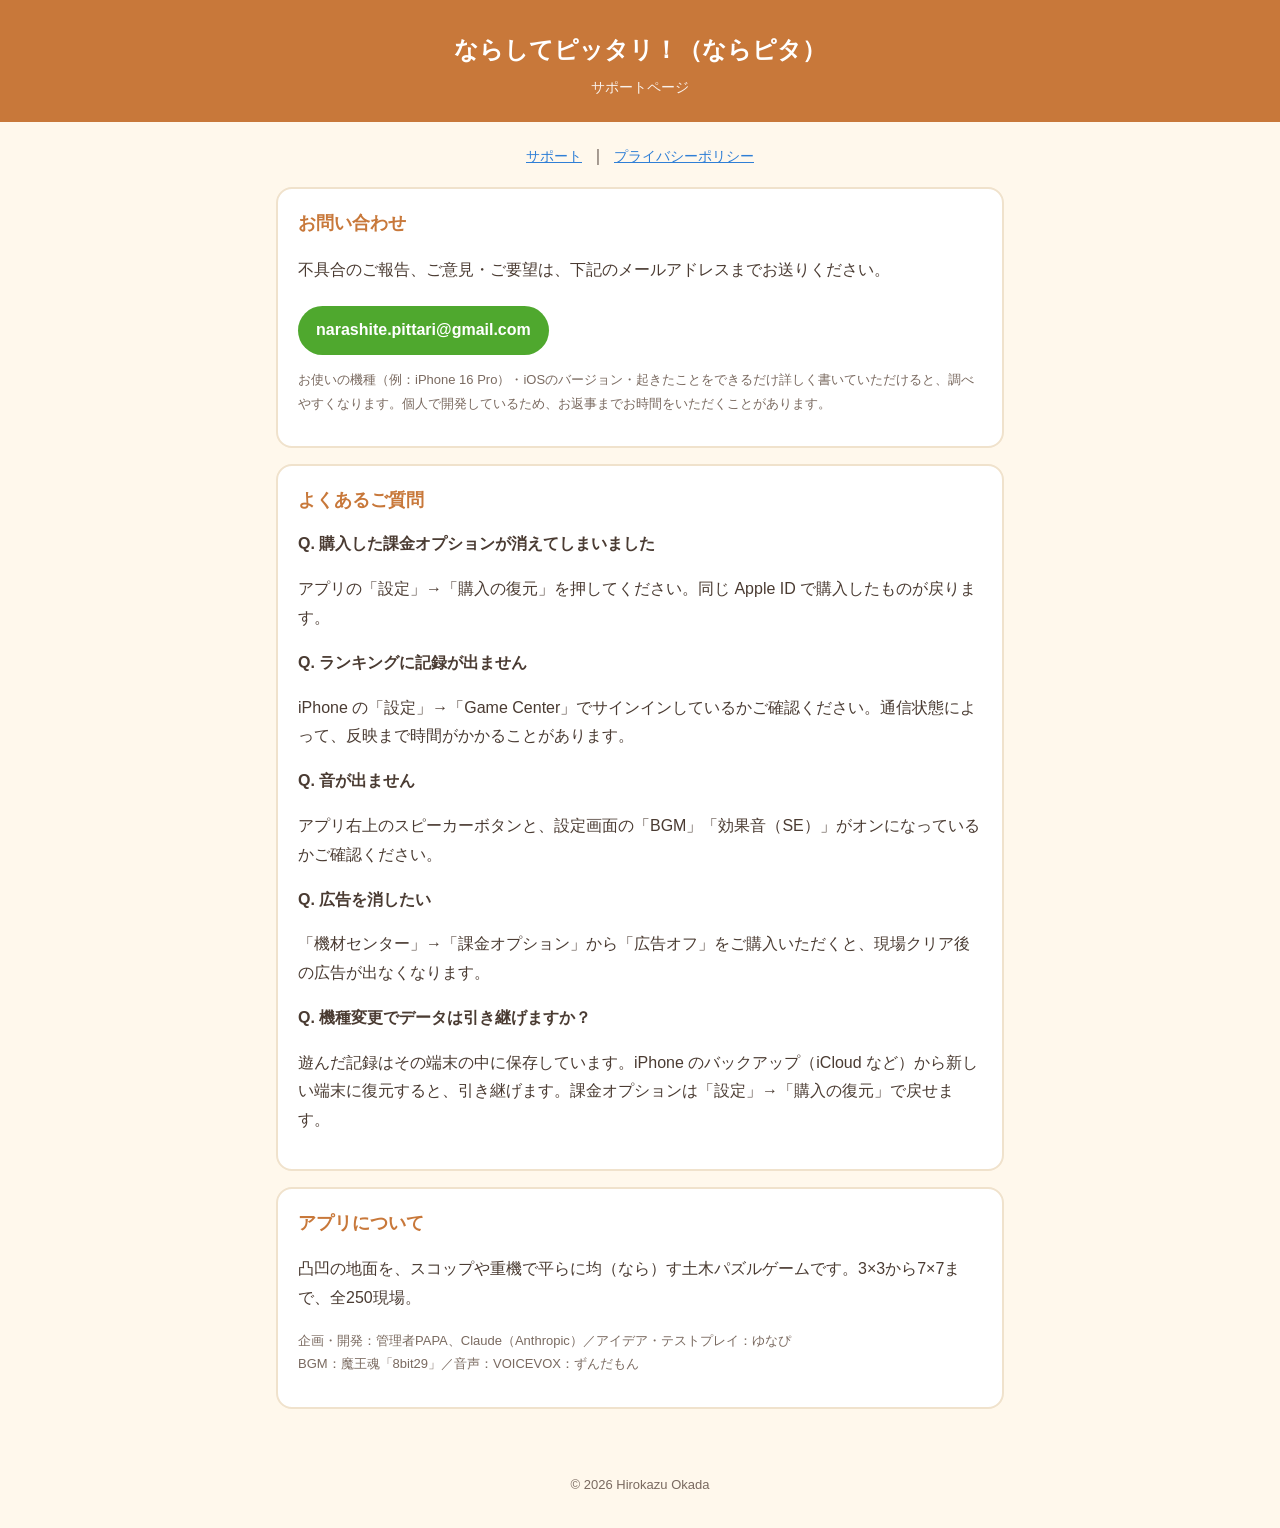
==== index.html @ 22a522e7 "Add files via upload" ====
<!doctype html>
<html lang="ja"><head><meta charset="utf-8"><meta name="viewport" content="width=device-width,initial-scale=1">
<title>ならしてピッタリ！ サポート</title><link rel="stylesheet" href="style.css"></head>
<body>
<header><h1>ならしてピッタリ！（ならピタ）</h1><p>サポートページ</p></header>
<main>
<nav><a href="./">サポート</a>｜<a href="privacy.html">プライバシーポリシー</a></nav>
<section>
<h2>お問い合わせ</h2>
<p>不具合のご報告、ご意見・ご要望は、下記のメールアドレスまでお送りください。</p>
<a class="mail" href="mailto:narashite.pittari@gmail.com">narashite.pittari@gmail.com</a>
<p class="small">お使いの機種（例：iPhone 16 Pro）・iOSのバージョン・起きたことをできるだけ詳しく書いていただけると、調べやすくなります。個人で開発しているため、お返事までお時間をいただくことがあります。</p>
</section>
<section>
<h2>よくあるご質問</h2>
<h3>Q. 購入した課金オプションが消えてしまいました</h3>
<p>アプリの「設定」→「購入の復元」を押してください。同じ Apple ID で購入したものが戻ります。</p>
<h3>Q. ランキングに記録が出ません</h3>
<p>iPhone の「設定」→「Game Center」でサインインしているかご確認ください。通信状態によって、反映まで時間がかかることがあります。</p>
<h3>Q. 音が出ません</h3>
<p>アプリ右上のスピーカーボタンと、設定画面の「BGM」「効果音（SE）」がオンになっているかご確認ください。</p>
<h3>Q. 広告を消したい</h3>
<p>「機材センター」→「課金オプション」から「広告オフ」をご購入いただくと、現場クリア後の広告が出なくなります。</p>
<h3>Q. 機種変更でデータは引き継げますか？</h3>
<p>遊んだ記録はその端末の中に保存しています。iPhone のバックアップ（iCloud など）から新しい端末に復元すると、引き継げます。課金オプションは「設定」→「購入の復元」で戻せます。</p>
</section>
<section>
<h2>アプリについて</h2>
<p>凸凹の地面を、スコップや重機で平らに均（なら）す土木パズルゲームです。3×3から7×7まで、全250現場。</p>
<p class="small">企画・開発：管理者PAPA、Claude（Anthropic）／アイデア・テストプレイ：ゆなぴ<br>BGM：魔王魂「8bit29」／音声：VOICEVOX：ずんだもん</p>
</section>
</main>
<footer>© 2026 Hirokazu Okada</footer>
</body></html>
---- style.css ----
:root{--brown:#C8783A;--green:#4FA82E;--ink:#4A3B32;--sub:#7A6A60;--bg:#FFF8EC;--card:#FFFFFF;--line:#F0E2CC}
*{box-sizing:border-box}
body{margin:0;background:var(--bg);color:var(--ink);font-family:"Hiragino Kaku Gothic ProN","Hiragino Sans","ヒラギノ角ゴ ProN W3","Noto Sans JP","Yu Gothic",sans-serif;line-height:1.8;font-size:16px}
header{background:var(--brown);color:#fff;text-align:center;padding:28px 16px 22px}
header h1{margin:0;font-size:24px;font-weight:700}
header p{margin:4px 0 0;font-size:14px;opacity:.9}
main{max-width:760px;margin:0 auto;padding:20px 16px 48px}
section{background:var(--card);border:2px solid var(--line);border-radius:16px;padding:18px 20px;margin:0 0 16px}
h2{font-size:18px;margin:0 0 8px;color:var(--brown)}
h3{font-size:16px;margin:14px 0 4px}
ul{padding-left:1.3em;margin:6px 0}
a{color:#2F7FD6}
.mail{display:inline-block;background:var(--green);color:#fff;text-decoration:none;font-weight:700;padding:10px 18px;border-radius:999px;margin-top:6px}
.small{font-size:13px;color:var(--sub)}
footer{text-align:center;font-size:13px;color:var(--sub);padding:0 16px 32px}
nav{text-align:center;margin:0 0 16px}
nav a{margin:0 8px;font-size:14px}
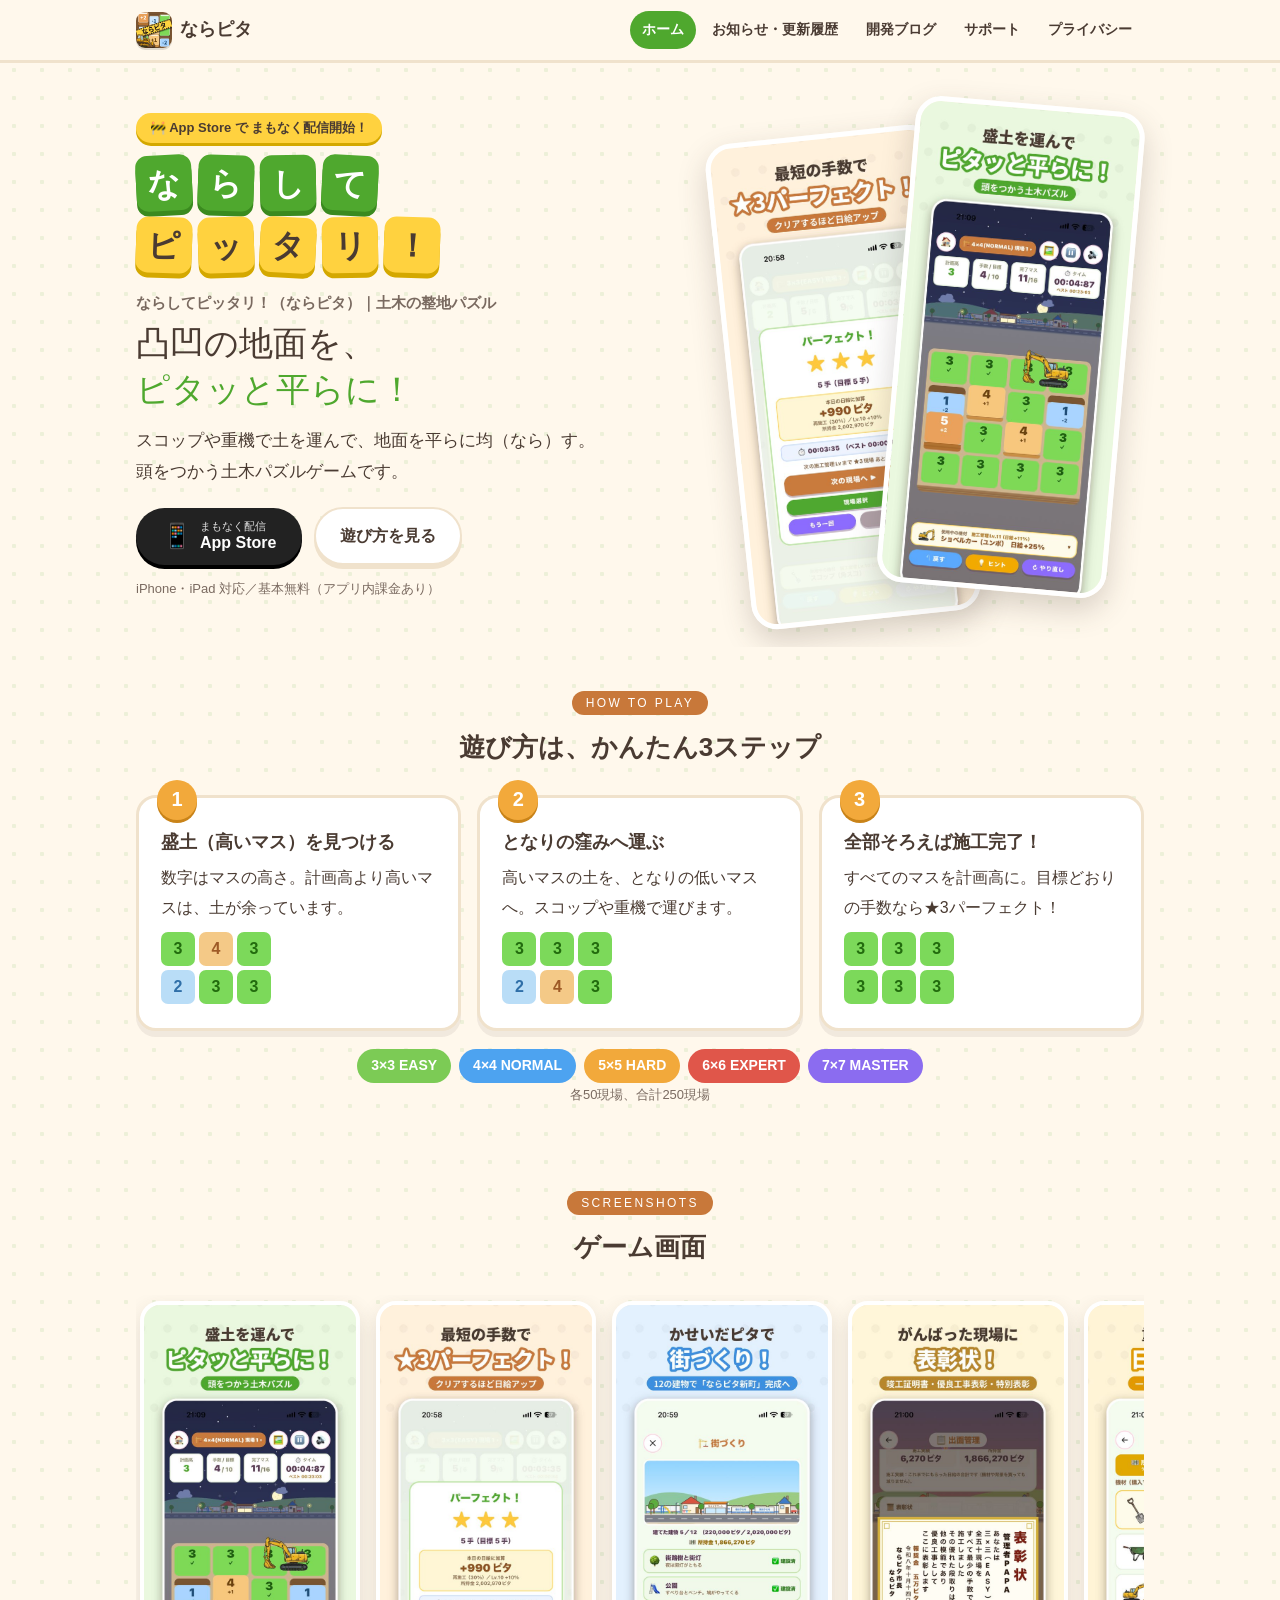
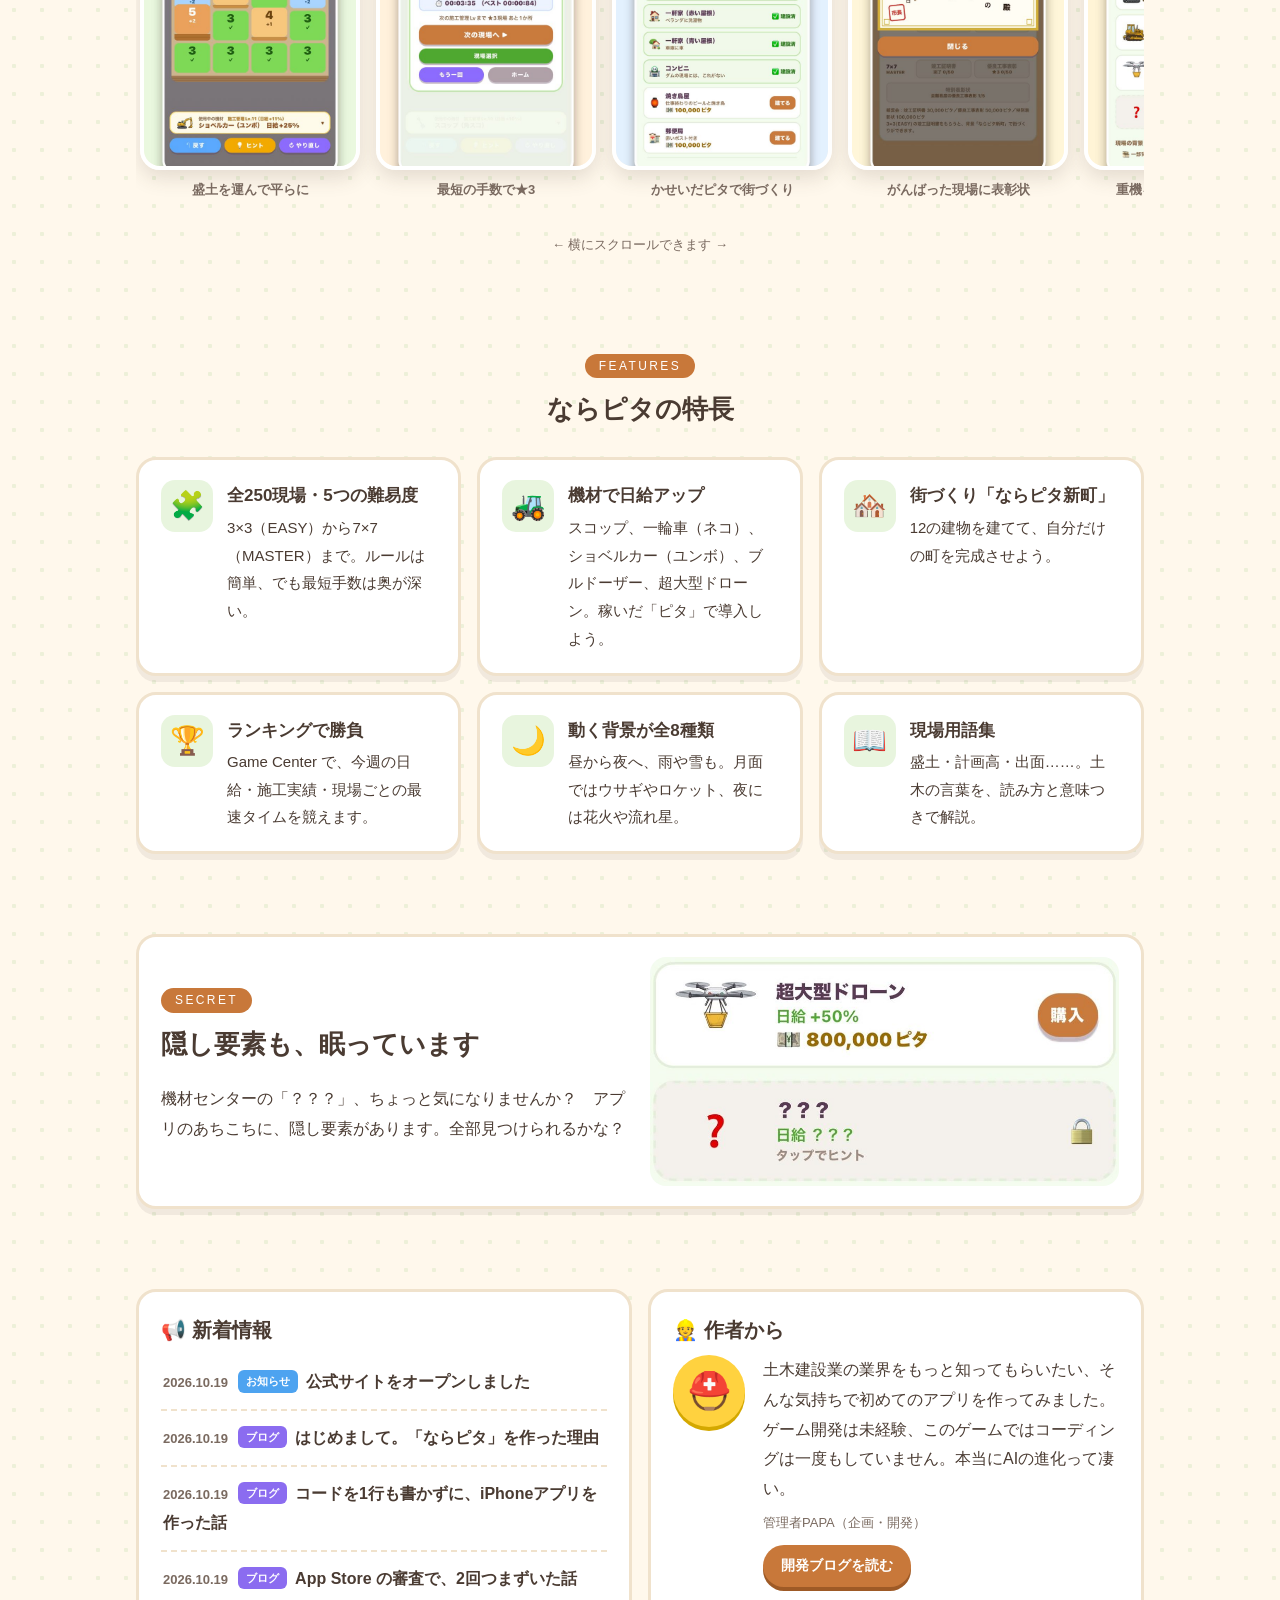
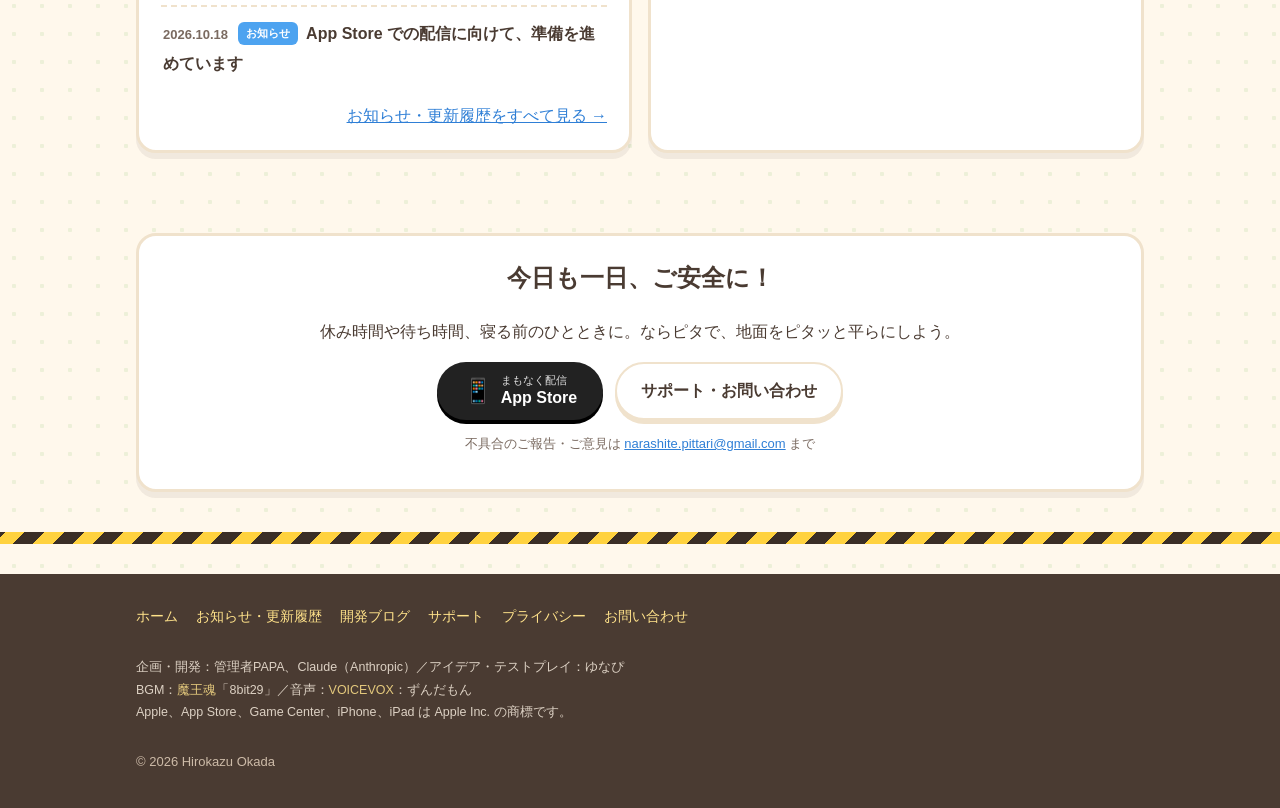
==== commit 925e86a4: "公式サイトをリニューアル（トップ・お知らせ・更新履歴・開発ブログ・サポート）" ====
--- a/index.html
+++ b/index.html
@@ -1,34 +1,151 @@
 <!doctype html>
-<html lang="ja"><head><meta charset="utf-8"><meta name="viewport" content="width=device-width,initial-scale=1">
-<title>ならしてピッタリ！ サポート</title><link rel="stylesheet" href="style.css"></head>
+<html lang="ja">
+<head>
+<meta charset="utf-8">
+<meta name="viewport" content="width=device-width,initial-scale=1">
+<title>ならしてピッタリ！（ならピタ）｜土木の整地パズル 公式サイト</title>
+<meta name="description" content="凸凹の地面を、スコップや重機で平らに均（なら）す土木パズルゲーム「ならしてピッタリ！（ならピタ）」の公式サイト。全250現場、街づくり、ランキング。iPhone・iPad対応。">
+<link rel="canonical" href="https://narapita.github.io/">
+<meta property="og:type" content="website">
+<meta property="og:site_name" content="ならしてピッタリ！（ならピタ）">
+<meta property="og:title" content="ならしてピッタリ！（ならピタ）｜土木の整地パズル 公式サイト">
+<meta property="og:description" content="凸凹の地面を、スコップや重機で平らに均（なら）す土木パズルゲーム「ならしてピッタリ！（ならピタ）」の公式サイト。全250現場、街づくり、ランキング。iPhone・iPad対応。">
+<meta property="og:url" content="https://narapita.github.io/">
+<meta property="og:image" content="https://narapita.github.io/img/ogp.jpg">
+<meta name="twitter:card" content="summary_large_image">
+<meta name="apple-itunes-app" content="app-id=6821931379">
+<meta name="theme-color" content="#4FA82E">
+<link rel="icon" type="image/png" href="img/favicon.png">
+<link rel="apple-touch-icon" href="img/apple-touch-icon.png">
+<link rel="stylesheet" href="style.css">
+</head>
 <body>
-<header><h1>ならしてピッタリ！（ならピタ）</h1><p>サポートページ</p></header>
+<header class="site-header">
+  <div class="wrap">
+    <a class="brand" href="./"><img src="img/favicon.png" alt="" width="36" height="36">ならピタ</a>
+    <nav class="gnav" aria-label="メニュー"><a href="./" aria-current=page>ホーム</a><a href="news.html">お知らせ・更新履歴</a><a href="blog/">開発ブログ</a><a href="support.html">サポート</a><a href="privacy.html">プライバシー</a></nav>
+  </div>
+</header>
 <main>
-<nav><a href="./">サポート</a>｜<a href="privacy.html">プライバシーポリシー</a></nav>
-<section>
-<h2>お問い合わせ</h2>
-<p>不具合のご報告、ご意見・ご要望は、下記のメールアドレスまでお送りください。</p>
-<a class="mail" href="mailto:narashite.pittari@gmail.com">narashite.pittari@gmail.com</a>
-<p class="small">お使いの機種（例：iPhone 16 Pro）・iOSのバージョン・起きたことをできるだけ詳しく書いていただけると、調べやすくなります。個人で開発しているため、お返事までお時間をいただくことがあります。</p>
+
+<section class="hero">
+  <div class="wrap">
+    <div>
+      <span class="status-pill">🚧 App Store で まもなく配信開始！</span><br>
+      <div class="logo-tiles" aria-label="ならしてピッタリ！">
+        <div class="row"><span class="tile " style="--r:-3deg">な</span><span class="tile " style="--r:2deg">ら</span><span class="tile " style="--r:-1deg">し</span><span class="tile " style="--r:3deg">て</span></div>
+        <div class="row"><span class="tile y" style="--r:2deg">ピ</span><span class="tile y" style="--r:-2deg">ッ</span><span class="tile y" style="--r:3deg">タ</span><span class="tile y" style="--r:-1deg">リ</span><span class="tile y" style="--r:2deg">！</span></div>
+      </div>
+      <h1>ならしてピッタリ！（ならピタ）｜土木の整地パズル</h1>
+      <p class="catch">凸凹の地面を、<br><em>ピタッと平らに！</em></p>
+      <p class="lead">スコップや重機で土を運んで、地面を平らに均（なら）す。<br>頭をつかう土木パズルゲームです。</p>
+      <div class="cta">
+        <a class="btn store" href="https://apps.apple.com/jp/app/id6821931379" target="_blank" rel="noopener"><span style="font-size:24px">📱</span><span><small>まもなく配信</small>App Store</span></a>
+        <a class="btn white" href="#howto">遊び方を見る</a>
+      </div>
+      <p class="small" style="margin-top:12px">iPhone・iPad 対応／基本無料（アプリ内課金あり）</p>
+    </div>
+    <div class="hero-phones" aria-hidden="true">
+      <img src="img/ss2.jpg" alt="" width="600" height="1304">
+      <img src="img/ss1.jpg" alt="" width="600" height="1304">
+    </div>
+  </div>
 </section>
-<section>
-<h2>よくあるご質問</h2>
-<h3>Q. 購入した課金オプションが消えてしまいました</h3>
-<p>アプリの「設定」→「購入の復元」を押してください。同じ Apple ID で購入したものが戻ります。</p>
-<h3>Q. ランキングに記録が出ません</h3>
-<p>iPhone の「設定」→「Game Center」でサインインしているかご確認ください。通信状態によって、反映まで時間がかかることがあります。</p>
-<h3>Q. 音が出ません</h3>
-<p>アプリ右上のスピーカーボタンと、設定画面の「BGM」「効果音（SE）」がオンになっているかご確認ください。</p>
-<h3>Q. 広告を消したい</h3>
-<p>「機材センター」→「課金オプション」から「広告オフ」をご購入いただくと、現場クリア後の広告が出なくなります。</p>
-<h3>Q. 機種変更でデータは引き継げますか？</h3>
-<p>遊んだ記録はその端末の中に保存しています。iPhone のバックアップ（iCloud など）から新しい端末に復元すると、引き継げます。課金オプションは「設定」→「購入の復元」で戻せます。</p>
+
+<section class="section howto" id="howto">
+  <div class="wrap">
+    <div class="sec-title"><span class="en">HOW TO PLAY</span><h2>遊び方は、かんたん3ステップ</h2></div>
+    <div class="grid c3">
+      <div class="card step"><span class="num">1</span>
+        <h3>盛土（高いマス）を見つける</h3>
+        <p>数字はマスの高さ。計画高より高いマスは、土が余っています。</p>
+        <div class="mini-board" aria-hidden="true"><span class="mb-ok">3</span><span class="mb-h">4</span><span class="mb-ok">3</span><span class="mb-l">2</span><span class="mb-ok">3</span><span class="mb-ok">3</span></div>
+      </div>
+      <div class="card step"><span class="num">2</span>
+        <h3>となりの窪みへ運ぶ</h3>
+        <p>高いマスの土を、となりの低いマスへ。スコップや重機で運びます。</p>
+        <div class="mini-board" aria-hidden="true"><span class="mb-ok">3</span><span class="mb-ok">3</span><span class="mb-ok">3</span><span class="mb-l">2</span><span class="mb-h">4</span><span class="mb-ok">3</span></div>
+      </div>
+      <div class="card step"><span class="num">3</span>
+        <h3>全部そろえば施工完了！</h3>
+        <p>すべてのマスを計画高に。目標どおりの手数なら★3パーフェクト！</p>
+        <div class="mini-board" aria-hidden="true"><span class="mb-ok">3</span><span class="mb-ok">3</span><span class="mb-ok">3</span><span class="mb-ok">3</span><span class="mb-ok">3</span><span class="mb-ok">3</span></div>
+      </div>
+    </div>
+    <div class="levels"><span style="background:#7CCB55">3×3 EASY</span><span style="background:#4DA3F0">4×4 NORMAL</span><span style="background:#F2A93B">5×5 HARD</span><span style="background:#E0564A">6×6 EXPERT</span><span style="background:#8B6CF0">7×7 MASTER</span></div>
+    <p class="center small">各50現場、合計250現場</p>
+  </div>
 </section>
-<section>
-<h2>アプリについて</h2>
-<p>凸凹の地面を、スコップや重機で平らに均（なら）す土木パズルゲームです。3×3から7×7まで、全250現場。</p>
-<p class="small">企画・開発：管理者PAPA、Claude（Anthropic）／アイデア・テストプレイ：ゆなぴ<br>BGM：魔王魂「8bit29」／音声：VOICEVOX：ずんだもん</p>
+
+<section class="section" id="screens">
+  <div class="wrap">
+    <div class="sec-title"><span class="en">SCREENSHOTS</span><h2>ゲーム画面</h2></div>
+    <div class="shots"><figure><img src="img/ss1.jpg" alt="盛土を運んで平らに" width="600" height="1304" loading="lazy"><figcaption>盛土を運んで平らに</figcaption></figure><figure><img src="img/ss2.jpg" alt="最短の手数で★3" width="600" height="1304" loading="lazy"><figcaption>最短の手数で★3</figcaption></figure><figure><img src="img/ss3.jpg" alt="かせいだピタで街づくり" width="600" height="1304" loading="lazy"><figcaption>かせいだピタで街づくり</figcaption></figure><figure><img src="img/ss4.jpg" alt="がんばった現場に表彰状" width="600" height="1304" loading="lazy"><figcaption>がんばった現場に表彰状</figcaption></figure><figure><img src="img/ss5.jpg" alt="重機をそろえて日給アップ" width="600" height="1304" loading="lazy"><figcaption>重機をそろえて日給アップ</figcaption></figure><figure><img src="img/ss6.jpg" alt="全250現場" width="600" height="1304" loading="lazy"><figcaption>全250現場</figcaption></figure></div>
+    <p class="center small">← 横にスクロールできます →</p>
+  </div>
 </section>
+
+<section class="section" id="features">
+  <div class="wrap">
+    <div class="sec-title"><span class="en">FEATURES</span><h2>ならピタの特長</h2></div>
+    <div class="grid c3"><div class="card feature"><div class="ico" aria-hidden="true">🧩</div><div><h3>全250現場・5つの難易度</h3><p>3×3（EASY）から7×7（MASTER）まで。ルールは簡単、でも最短手数は奥が深い。</p></div></div><div class="card feature"><div class="ico" aria-hidden="true">🚜</div><div><h3>機材で日給アップ</h3><p>スコップ、一輪車（ネコ）、ショベルカー（ユンボ）、ブルドーザー、超大型ドローン。稼いだ「ピタ」で導入しよう。</p></div></div><div class="card feature"><div class="ico" aria-hidden="true">🏘️</div><div><h3>街づくり「ならピタ新町」</h3><p>12の建物を建てて、自分だけの町を完成させよう。</p></div></div><div class="card feature"><div class="ico" aria-hidden="true">🏆</div><div><h3>ランキングで勝負</h3><p>Game Center で、今週の日給・施工実績・現場ごとの最速タイムを競えます。</p></div></div><div class="card feature"><div class="ico" aria-hidden="true">🌙</div><div><h3>動く背景が全8種類</h3><p>昼から夜へ、雨や雪も。月面ではウサギやロケット、夜には花火や流れ星。</p></div></div><div class="card feature"><div class="ico" aria-hidden="true">📖</div><div><h3>現場用語集</h3><p>盛土・計画高・出面……。土木の言葉を、読み方と意味つきで解説。</p></div></div></div>
+  </div>
+</section>
+
+<section class="section">
+  <div class="wrap">
+    <div class="card secret">
+      <div>
+        <div class="sec-title" style="text-align:left;margin-bottom:8px"><span class="en">SECRET</span><h2>隠し要素も、眠っています</h2></div>
+        <p>機材センターの「？？？」、ちょっと気になりませんか？　アプリのあちこちに、隠し要素があります。全部見つけられるかな？</p>
+      </div>
+      <img src="img/secret_r.jpg" alt="機材センターの「？？？」" width="900" height="440" loading="lazy" style="border-radius:16px">
+    </div>
+  </div>
+</section>
+
+<section class="section" id="news">
+  <div class="wrap grid c2">
+    <div class="card">
+      <h2 style="margin:0 0 6px;font-size:20px">📢 新着情報</h2>
+      <ul class="list"><li><time datetime="2026-10-19">2026.10.19</time><span class="tag news">お知らせ</span><a href="news.html#n2">公式サイトをオープンしました</a></li><li><time datetime="2026-10-19">2026.10.19</time><span class="tag blog">ブログ</span><a href="blog/why-narapita.html">はじめまして。「ならピタ」を作った理由</a></li><li><time datetime="2026-10-19">2026.10.19</time><span class="tag blog">ブログ</span><a href="blog/no-code-app.html">コードを1行も書かずに、iPhoneアプリを作った話</a></li><li><time datetime="2026-10-19">2026.10.19</time><span class="tag blog">ブログ</span><a href="blog/app-review.html">App Store の審査で、2回つまずいた話</a></li><li><time datetime="2026-10-18">2026.10.18</time><span class="tag news">お知らせ</span><a href="news.html#n1">App Store での配信に向けて、準備を進めています</a></li></ul>
+      <p style="margin:10px 0 0;text-align:right"><a href="news.html">お知らせ・更新履歴をすべて見る →</a></p>
+    </div>
+    <div class="card">
+      <h2 style="margin:0 0 6px;font-size:20px">👷 作者から</h2>
+      <div class="author">
+        <div class="avatar" aria-hidden="true">⛑️</div>
+        <div>
+          <p style="margin:0 0 8px">土木建設業の業界をもっと知ってもらいたい、そんな気持ちで初めてのアプリを作ってみました。ゲーム開発は未経験、このゲームではコーディングは一度もしていません。本当にAIの進化って凄い。</p>
+          <p class="small" style="margin:0 0 10px">管理者PAPA（企画・開発）</p>
+          <a class="btn brown" href="blog/" style="padding:8px 18px;font-size:14px">開発ブログを読む</a>
+        </div>
+      </div>
+    </div>
+  </div>
+</section>
+
+<section class="section">
+  <div class="wrap center">
+    <div class="card">
+      <h2 style="margin:0 0 6px">今日も一日、ご安全に！</h2>
+      <p>休み時間や待ち時間、寝る前のひとときに。ならピタで、地面をピタッと平らにしよう。</p>
+      <div class="cta" style="display:flex;justify-content:center;flex-wrap:wrap;gap:12px"><a class="btn store" href="https://apps.apple.com/jp/app/id6821931379" target="_blank" rel="noopener"><span style="font-size:24px">📱</span><span><small>まもなく配信</small>App Store</span></a><a class="btn white" href="support.html">サポート・お問い合わせ</a></div>
+      <p class="small" style="margin-top:12px">不具合のご報告・ご意見は <a href="mailto:narashite.pittari@gmail.com">narashite.pittari@gmail.com</a> まで</p>
+    </div>
+  </div>
+</section>
+
 </main>
-<footer>© 2026 Hirokazu Okada</footer>
-</body></html>
+<div class="hazard" aria-hidden="true"></div>
+<footer class="site-footer">
+  <div class="wrap">
+    <nav class="fnav"><a href="./" aria-current=page>ホーム</a><a href="news.html">お知らせ・更新履歴</a><a href="blog/">開発ブログ</a><a href="support.html">サポート</a><a href="privacy.html">プライバシー</a><a href="mailto:narashite.pittari@gmail.com">お問い合わせ</a></nav>
+    <p class="credit">企画・開発：管理者PAPA、Claude（Anthropic）／アイデア・テストプレイ：ゆなぴ<br>
+    BGM：<a href="https://maou.audio/" target="_blank" rel="noopener">魔王魂</a>「8bit29」／音声：<a href="https://voicevox.hiroshiba.jp/" target="_blank" rel="noopener">VOICEVOX</a>：ずんだもん<br>
+    Apple、App Store、Game Center、iPhone、iPad は Apple Inc. の商標です。</p>
+    <p class="small" style="color:#CDBBA8;margin:0">© 2026 Hirokazu Okada</p>
+  </div>
+</footer>
+</body>
+</html>
--- a/style.css
+++ b/style.css
@@ -1,17 +1,178 @@
-:root{--brown:#C8783A;--green:#4FA82E;--ink:#4A3B32;--sub:#7A6A60;--bg:#FFF8EC;--card:#FFFFFF;--line:#F0E2CC}
+/* ならピタ 公式サイト 共通スタイル */
+:root{
+  --green:#4FA82E; --green-d:#3A8A1F; --green-l:#E8F5DE;
+  --brown:#C8783A; --brown-d:#9E5A26;
+  --yellow:#FFD23F; --orange:#F2A93B; --sky:#8FD3FF; --purple:#8B6CF0; --blue:#4DA3F0;
+  --ink:#4A3B32; --sub:#7A6A60; --bg:#FFF8EC; --card:#FFFFFF; --line:#F0E2CC;
+  --radius:20px; --shadow:0 6px 0 rgba(74,59,50,.08);
+  color-scheme:light;
+}
 *{box-sizing:border-box}
-body{margin:0;background:var(--bg);color:var(--ink);font-family:"Hiragino Kaku Gothic ProN","Hiragino Sans","ヒラギノ角ゴ ProN W3","Noto Sans JP","Yu Gothic",sans-serif;line-height:1.8;font-size:16px}
-header{background:var(--brown);color:#fff;text-align:center;padding:28px 16px 22px}
-header h1{margin:0;font-size:24px;font-weight:700}
-header p{margin:4px 0 0;font-size:14px;opacity:.9}
-main{max-width:760px;margin:0 auto;padding:20px 16px 48px}
-section{background:var(--card);border:2px solid var(--line);border-radius:16px;padding:18px 20px;margin:0 0 16px}
-h2{font-size:18px;margin:0 0 8px;color:var(--brown)}
-h3{font-size:16px;margin:14px 0 4px}
-ul{padding-left:1.3em;margin:6px 0}
+html{scroll-behavior:smooth}
+body{margin:0;background:var(--bg);color:var(--ink);
+  font-family:"Hiragino Kaku Gothic ProN","ヒラギノ角ゴ ProN W3","Hiragino Sans","Noto Sans JP","Yu Gothic UI","Yu Gothic",sans-serif;
+  line-height:1.85;font-size:16px;-webkit-text-size-adjust:100%;
+  background-image:radial-gradient(rgba(79,168,46,.10) 2px,transparent 2.5px);background-size:28px 28px}
+b,strong,h1,h2,h3,.btn,.brand{font-weight:700}
+img{max-width:100%;height:auto;display:block}
 a{color:#2F7FD6}
-.mail{display:inline-block;background:var(--green);color:#fff;text-decoration:none;font-weight:700;padding:10px 18px;border-radius:999px;margin-top:6px}
+.wrap{max-width:1040px;margin:0 auto;padding:0 16px}
 .small{font-size:13px;color:var(--sub)}
-footer{text-align:center;font-size:13px;color:var(--sub);padding:0 16px 32px}
-nav{text-align:center;margin:0 0 16px}
-nav a{margin:0 8px;font-size:14px}
+.center{text-align:center}
+
+/* ── ヘッダー ── */
+.site-header{position:sticky;top:0;z-index:10;background:rgba(255,248,236,.94);backdrop-filter:blur(6px);border-bottom:3px solid var(--line)}
+.site-header .wrap{display:flex;align-items:center;gap:12px;min-height:60px;flex-wrap:wrap}
+.brand{display:flex;align-items:center;gap:8px;color:var(--ink);text-decoration:none;font-size:18px;white-space:nowrap}
+.brand img{width:36px;height:36px;border-radius:9px;box-shadow:0 2px 0 rgba(0,0,0,.12)}
+.gnav{margin-left:auto;display:flex;gap:4px;overflow-x:auto;scrollbar-width:none;-webkit-overflow-scrolling:touch}
+.gnav::-webkit-scrollbar{display:none}
+.gnav a{white-space:nowrap;text-decoration:none;color:var(--ink);font-size:14px;font-weight:700;padding:6px 12px;border-radius:999px}
+.gnav a:hover{background:var(--green-l)}
+.gnav a[aria-current=page]{background:var(--green);color:#fff}
+@media (max-width:640px){
+  .site-header .wrap{padding-top:8px;padding-bottom:6px;gap:4px}
+  .gnav{margin-left:0;width:100%}
+}
+
+/* ── ボタン ── */
+.btn{display:inline-flex;align-items:center;justify-content:center;gap:8px;text-decoration:none;border-radius:999px;padding:12px 24px;font-size:16px;color:#fff;background:var(--green);box-shadow:0 4px 0 var(--green-d);transition:transform .1s,box-shadow .1s}
+.btn:active{transform:translateY(3px);box-shadow:0 1px 0 var(--green-d)}
+.btn.brown{background:var(--brown);box-shadow:0 4px 0 var(--brown-d)}
+.btn.white{background:#fff;color:var(--ink);box-shadow:0 4px 0 var(--line);border:2px solid var(--line)}
+.btn.store{background:#222;box-shadow:0 4px 0 #000;padding:12px 26px}
+.btn.store small{display:block;font-size:11px;font-weight:400;opacity:.85;line-height:1.2}
+.btn.store span{display:block;line-height:1.25;text-align:left}
+
+/* ── ヒーロー ── */
+.hero{padding:40px 0 24px;overflow:hidden}
+.hero .wrap{display:grid;grid-template-columns:1.1fr .9fr;gap:24px;align-items:center}
+.logo-tiles{display:flex;flex-direction:column;gap:6px;margin:0 0 16px}
+.logo-tiles .row{display:flex;gap:6px}
+.tile{width:56px;height:56px;border-radius:12px;background:var(--green);color:#fff;display:grid;place-items:center;font-size:32px;font-weight:700;box-shadow:0 5px 0 var(--green-d);transform:rotate(var(--r,0deg))}
+.tile.s{width:44px;height:44px;font-size:24px;background:#7CCB55;box-shadow:0 4px 0 var(--green-d)}
+.tile.y{background:var(--yellow);color:var(--ink);box-shadow:0 5px 0 #D4A800}
+.hero h1{font-size:15px;margin:0 0 4px;color:var(--sub);font-weight:700}
+.catch{font-size:34px;line-height:1.35;margin:4px 0 12px}
+.catch em{font-style:normal;color:var(--green);-webkit-text-stroke:0}
+.lead{font-size:17px;margin:0 0 20px}
+.hero .cta{display:flex;flex-wrap:wrap;gap:12px;align-items:center}
+.status-pill{display:inline-block;background:var(--yellow);border-radius:999px;padding:3px 14px;font-size:13px;font-weight:700;margin-bottom:12px;box-shadow:0 3px 0 #D4A800}
+.hero-phones{position:relative;height:520px}
+.hero-phones img{position:absolute;width:230px;border-radius:26px;box-shadow:0 12px 30px rgba(74,59,50,.22);border:5px solid #fff}
+.hero-phones img:nth-child(1){left:6%;top:30px;transform:rotate(-6deg)}
+.hero-phones img:nth-child(2){right:4%;top:0;transform:rotate(5deg)}
+@media (max-width:820px){
+  .hero .wrap{grid-template-columns:1fr}
+  .hero-phones{height:400px;max-width:420px;margin:0 auto;width:100%}
+  .hero-phones img{width:180px}
+  .catch{font-size:28px}
+  .tile{width:48px;height:48px;font-size:27px}
+  .tile.s{width:38px;height:38px;font-size:20px}
+}
+
+/* ── セクション ── */
+.section{padding:40px 0}
+.sec-title{text-align:center;margin:0 0 24px}
+.sec-title .en{display:inline-block;font-size:12px;letter-spacing:.2em;color:#fff;background:var(--brown);border-radius:999px;padding:1px 14px}
+.sec-title h2{font-size:26px;margin:6px 0 0}
+.card{background:var(--card);border:3px solid var(--line);border-radius:var(--radius);padding:20px 22px;box-shadow:var(--shadow)}
+.grid{display:grid;gap:16px}
+.grid.c3{grid-template-columns:repeat(3,1fr)}
+.grid.c2{grid-template-columns:repeat(2,1fr)}
+@media (max-width:820px){.grid.c3,.grid.c2{grid-template-columns:1fr}}
+
+/* 遊び方 */
+.howto .step{position:relative;padding-top:28px}
+.howto .num{position:absolute;top:-18px;left:18px;width:40px;height:40px;border-radius:50%;background:var(--orange);color:#fff;display:grid;place-items:center;font-weight:700;font-size:20px;box-shadow:0 3px 0 #C98318}
+.howto h3{margin:0 0 4px;font-size:18px}
+.howto p{margin:0}
+.mini-board{display:grid;grid-template-columns:repeat(3,34px);gap:4px;margin:10px 0 4px}
+.mini-board span{height:34px;border-radius:7px;display:grid;place-items:center;font-weight:700;font-size:16px}
+.mb-h{background:#F4C987;color:var(--brown-d)}.mb-l{background:#B9DDF7;color:#2F6FA8}.mb-ok{background:#7CD95A;color:#226B0E}
+
+/* スクリーンショット */
+.shots{display:flex;gap:16px;overflow-x:auto;padding:6px 4px 18px;scroll-snap-type:x mandatory;-webkit-overflow-scrolling:touch}
+.shots figure{margin:0;flex:0 0 220px;scroll-snap-align:center}
+.shots img{border-radius:20px;border:4px solid #fff;box-shadow:0 8px 20px rgba(74,59,50,.15)}
+.shots figcaption{font-size:13px;text-align:center;margin-top:8px;color:var(--sub);font-weight:700}
+
+/* 特長 */
+.feature{display:flex;gap:14px;align-items:flex-start}
+.feature .ico{flex:0 0 52px;height:52px;border-radius:14px;display:grid;place-items:center;font-size:28px;background:var(--green-l)}
+.feature h3{margin:0 0 2px;font-size:17px}
+.feature p{margin:0;font-size:15px}
+.levels{display:flex;flex-wrap:wrap;gap:8px;justify-content:center;margin-top:18px}
+.levels span{border-radius:999px;padding:4px 14px;font-weight:700;font-size:14px;color:#fff}
+
+/* 隠し要素 */
+.secret{display:grid;grid-template-columns:1fr 1fr;gap:20px;align-items:center}
+@media (max-width:820px){.secret{grid-template-columns:1fr}}
+
+/* 作者 */
+.author{display:flex;gap:18px;align-items:flex-start}
+.author .avatar{flex:0 0 72px;height:72px;border-radius:50%;background:var(--yellow);display:grid;place-items:center;font-size:36px;box-shadow:0 4px 0 #D4A800}
+@media (max-width:560px){.author{flex-direction:column}}
+
+/* お知らせ・ブログ一覧 */
+.list{list-style:none;margin:0;padding:0}
+.list li{border-bottom:2px dashed var(--line);padding:12px 2px}
+.list li:last-child{border-bottom:0}
+.list time{display:inline-block;font-size:13px;color:var(--sub);margin-right:10px;font-weight:700}
+.tag{display:inline-block;font-size:11px;font-weight:700;color:#fff;border-radius:6px;padding:1px 8px;margin-right:8px;vertical-align:2px}
+.tag.news{background:var(--blue)}.tag.update{background:var(--green)}.tag.blog{background:var(--purple)}.tag.important{background:#E0564A}
+.list a{color:var(--ink);font-weight:700;text-decoration:none}
+.list a:hover{color:var(--green-d);text-decoration:underline}
+
+/* 下層ページ */
+.page-head{padding:34px 0 10px;text-align:center}
+.page-head h1{font-size:28px;margin:6px 0 4px}
+.page-head p{margin:0;color:var(--sub)}
+.page-body{max-width:780px;margin:0 auto;padding:16px 16px 48px}
+.page-body section{margin:0 0 18px}
+.page-body h2{font-size:20px;margin:0 0 10px;color:var(--brown)}
+.page-body h3{font-size:16px;margin:16px 0 4px}
+.mail{display:inline-block;background:var(--green);color:#fff;text-decoration:none;font-weight:700;padding:10px 20px;border-radius:999px;margin-top:6px;box-shadow:0 4px 0 var(--green-d);word-break:break-all}
+
+/* FAQ */
+details.faq{border:3px solid var(--line);border-radius:16px;background:#fff;margin:0 0 10px;padding:0 18px}
+details.faq summary{cursor:pointer;font-weight:700;padding:14px 0;list-style:none;position:relative;padding-right:28px}
+details.faq summary::-webkit-details-marker{display:none}
+details.faq summary::before{content:"Q.";color:var(--green);margin-right:6px}
+details.faq summary::after{content:"＋";position:absolute;right:0;top:14px;color:var(--brown)}
+details.faq[open] summary::after{content:"－"}
+details.faq p{margin:0 0 14px}
+
+/* 更新履歴 */
+.release{position:relative;padding-left:26px;border-left:4px solid var(--line);margin-left:10px}
+.release:before{content:"";position:absolute;left:-13px;top:22px;width:22px;height:22px;border-radius:50%;background:var(--green);border:4px solid var(--bg)}
+.release .card{margin-bottom:18px}
+.release h3{margin:0;font-size:19px}
+.release .meta{font-size:13px;color:var(--sub);margin:0 0 8px}
+.release ul{margin:6px 0 0;padding-left:1.3em}
+
+/* ブログ記事 */
+.post-card{display:block;text-decoration:none;color:var(--ink);transition:transform .15s}
+.post-card:hover{transform:translateY(-3px)}
+.post-card h2,.post-card h3{margin:6px 0;font-size:18px;color:var(--ink)}
+.post-card p{margin:0;font-size:14px;color:var(--sub)}
+.post-card .eyecatch{font-size:42px;height:90px;border-radius:14px;display:grid;place-items:center;margin-bottom:8px}
+article.post h1{font-size:26px;line-height:1.45;margin:8px 0}
+article.post .meta{color:var(--sub);font-size:14px;margin-bottom:18px}
+article.post h2{font-size:20px;color:var(--brown);border-left:6px solid var(--green);padding-left:10px;margin:28px 0 10px}
+article.post p{margin:0 0 14px}
+article.post blockquote{margin:0 0 14px;padding:10px 16px;background:var(--green-l);border-radius:12px}
+.post-nav{display:flex;justify-content:space-between;gap:10px;flex-wrap:wrap;margin-top:28px}
+
+/* フッター */
+.site-footer{background:var(--ink);color:#F6EBDD;margin-top:30px;padding:30px 0 34px;font-size:14px}
+.site-footer a{color:#FFE28A;text-decoration:none}
+.site-footer .wrap{display:grid;gap:14px}
+.fnav{display:flex;flex-wrap:wrap;gap:6px 18px}
+.credit{font-size:12.5px;opacity:.85;line-height:1.8}
+.hazard{height:12px;background:repeating-linear-gradient(-45deg,var(--yellow) 0 14px,#3A2E26 14px 28px)}
+@media (max-width:560px){
+  .hero h1{font-size:12.5px}
+  .sec-title h2{font-size:21px}
+  .page-head h1{font-size:23px}
+}
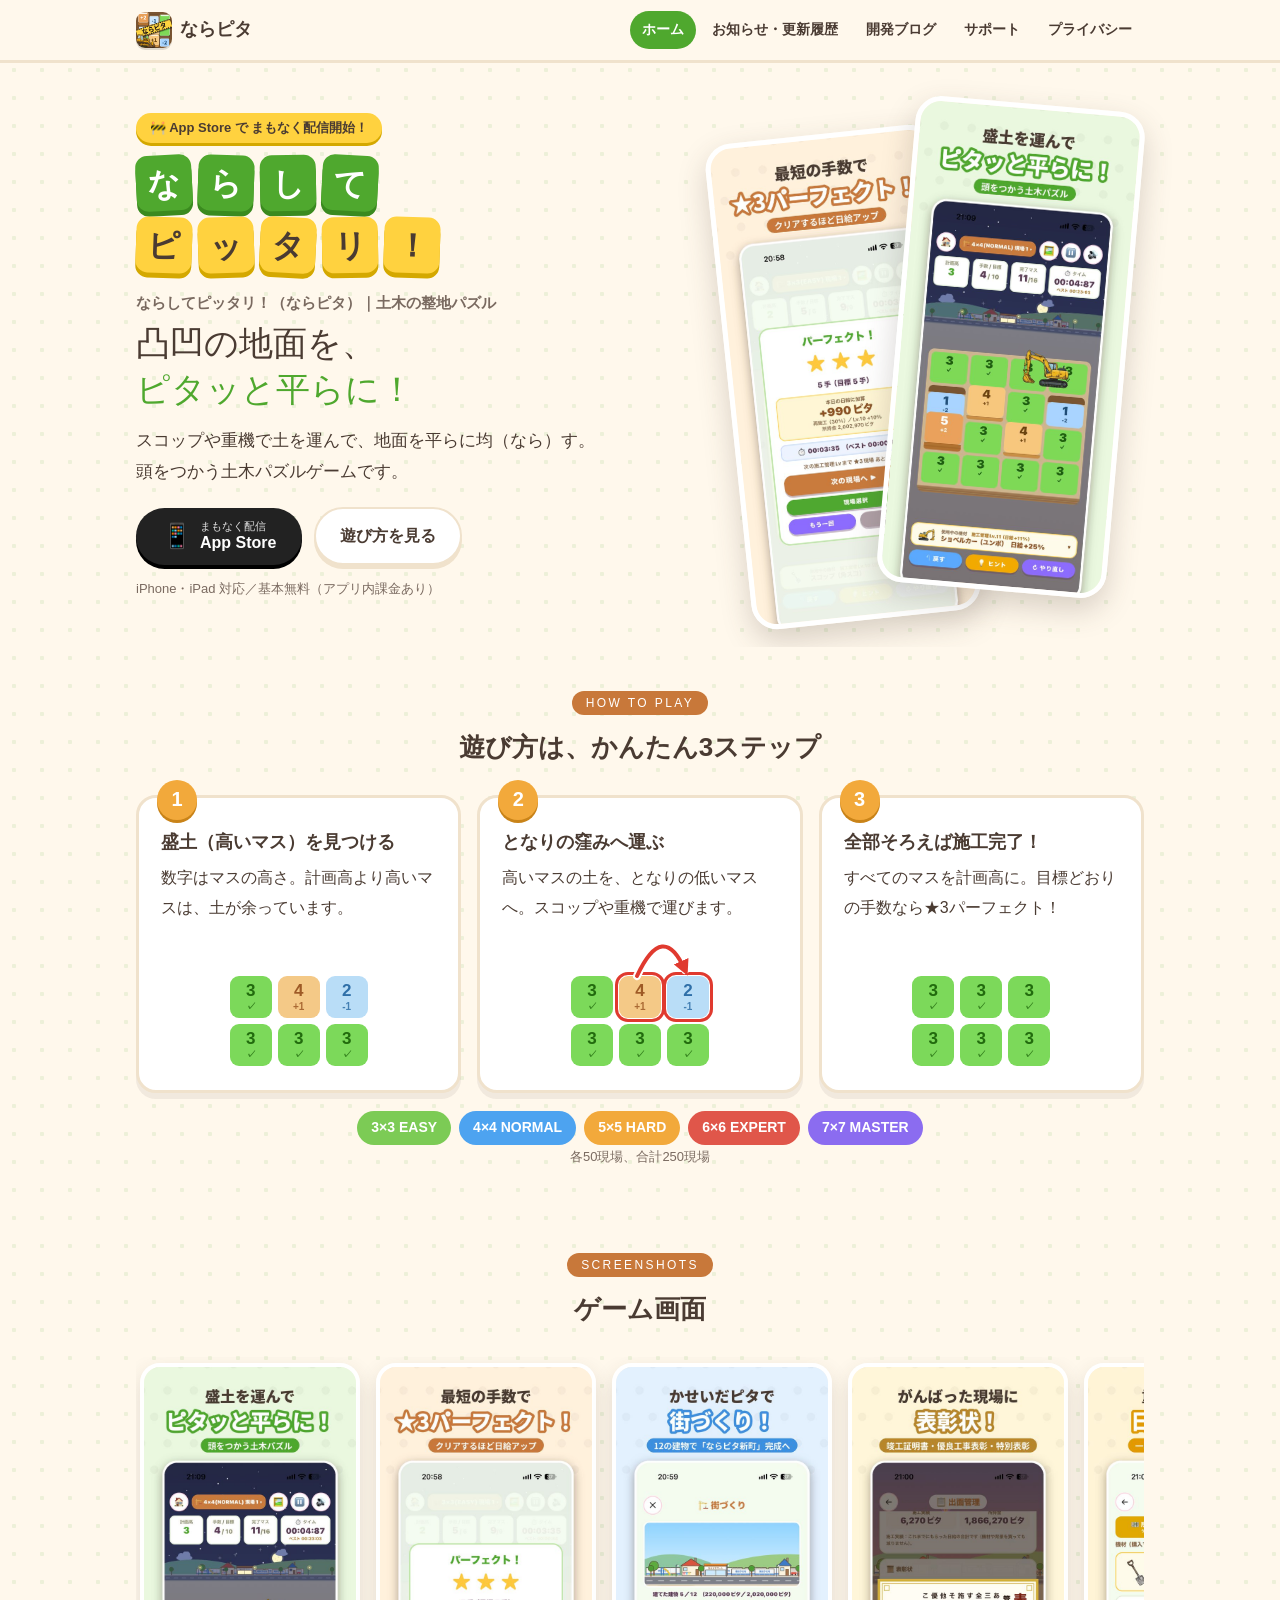
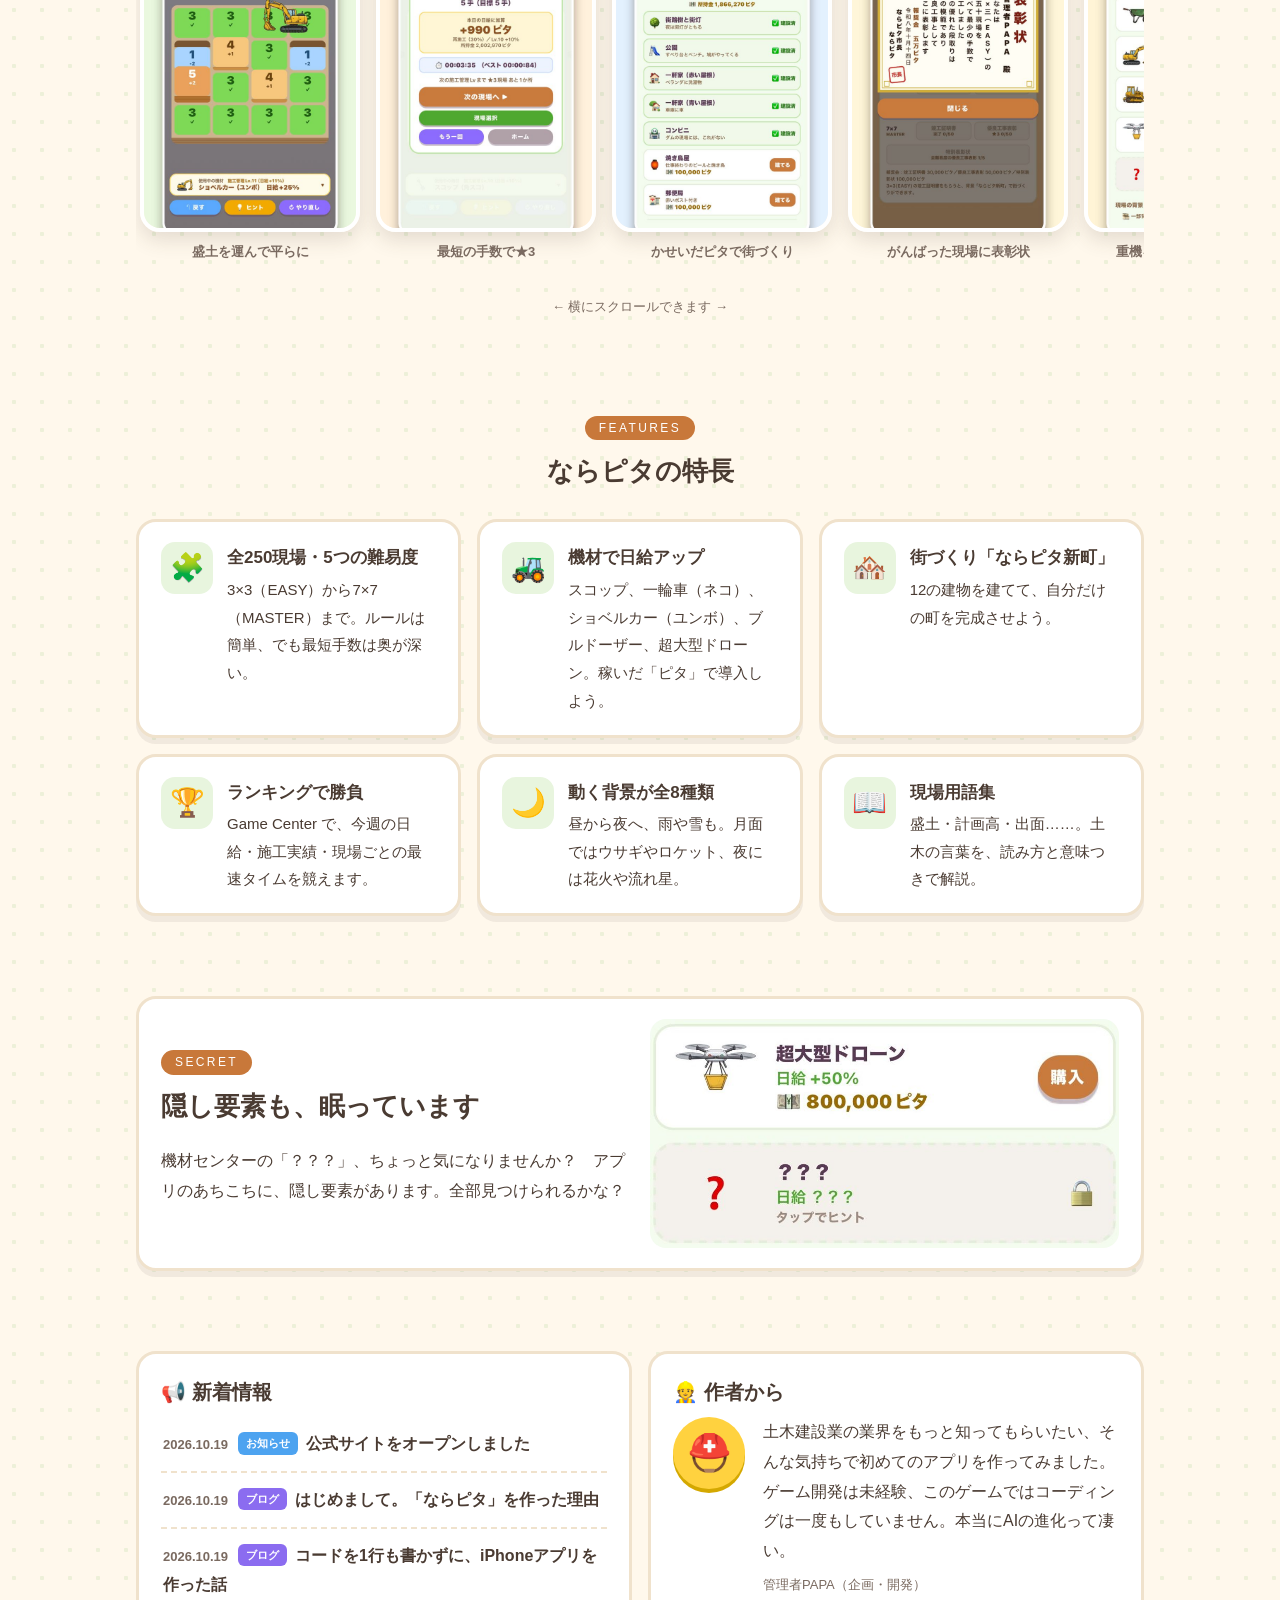
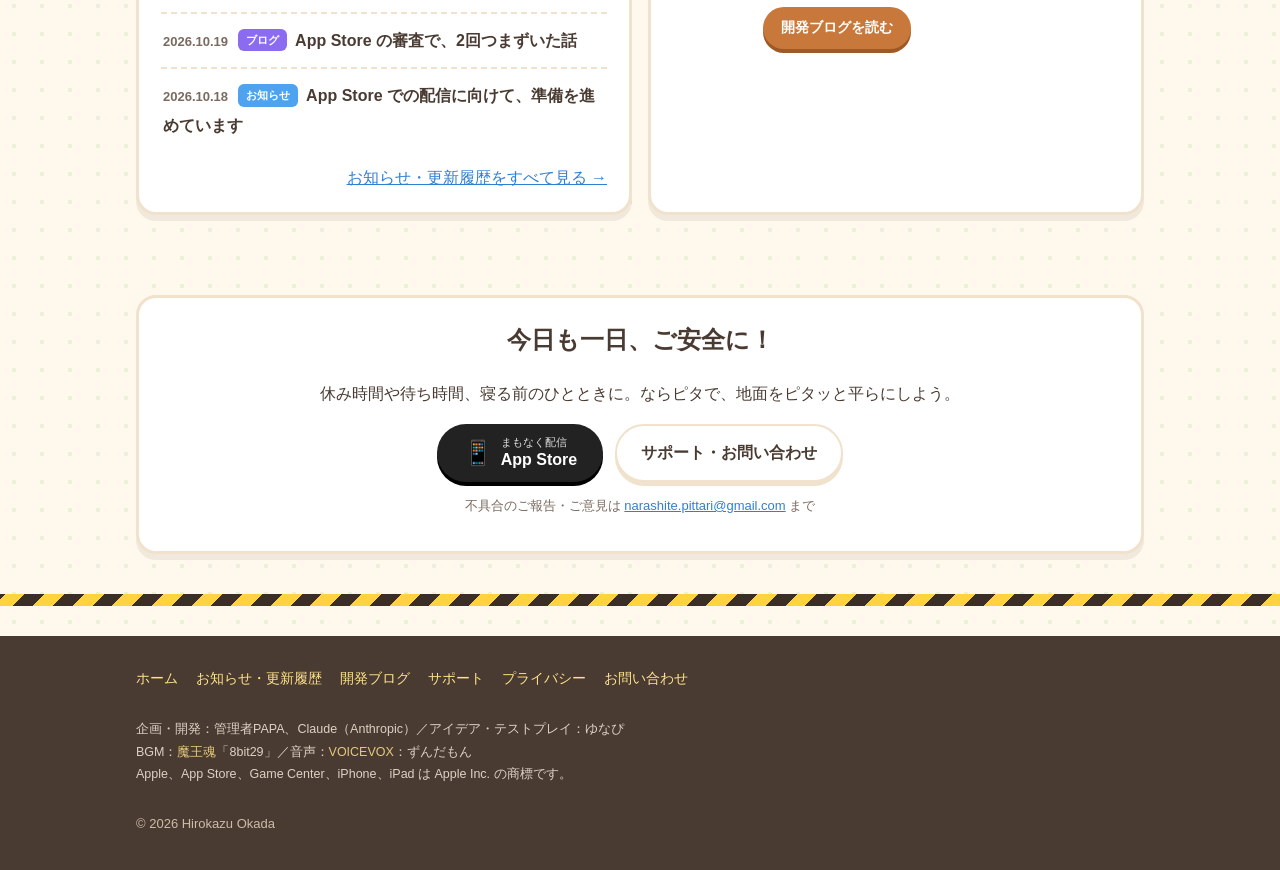
==== commit 1aa341ad: "遊び方の図に矢印を追加・中央寄せ" ====
--- a/index.html
+++ b/index.html
@@ -17,7 +17,7 @@
 <meta name="theme-color" content="#4FA82E">
 <link rel="icon" type="image/png" href="img/favicon.png">
 <link rel="apple-touch-icon" href="img/apple-touch-icon.png">
-<link rel="stylesheet" href="style.css">
+<link rel="stylesheet" href="style.css?v=2">
 </head>
 <body>
 <header class="site-header">
@@ -59,17 +59,17 @@
       <div class="card step"><span class="num">1</span>
         <h3>盛土（高いマス）を見つける</h3>
         <p>数字はマスの高さ。計画高より高いマスは、土が余っています。</p>
-        <div class="mini-board" aria-hidden="true"><span class="mb-ok">3</span><span class="mb-h">4</span><span class="mb-ok">3</span><span class="mb-l">2</span><span class="mb-ok">3</span><span class="mb-ok">3</span></div>
+        <div class="mb-wrap" aria-hidden="true"><div class="mini-board"><span class="mb-ok">3<small>✓</small></span><span class="mb-h">4<small>+1</small></span><span class="mb-l">2<small>-1</small></span><span class="mb-ok">3<small>✓</small></span><span class="mb-ok">3<small>✓</small></span><span class="mb-ok">3<small>✓</small></span></div></div>
       </div>
       <div class="card step"><span class="num">2</span>
         <h3>となりの窪みへ運ぶ</h3>
         <p>高いマスの土を、となりの低いマスへ。スコップや重機で運びます。</p>
-        <div class="mini-board" aria-hidden="true"><span class="mb-ok">3</span><span class="mb-ok">3</span><span class="mb-ok">3</span><span class="mb-l">2</span><span class="mb-h">4</span><span class="mb-ok">3</span></div>
+        <div class="mb-wrap" aria-hidden="true"><div class="mb-board-box"><svg class="mb-arrow" viewBox="0 0 138 44" aria-hidden="true"><defs><marker id="ah" viewBox="0 0 10 10" refX="6" refY="5" markerWidth="4" markerHeight="4" orient="auto-start-reverse"><path d="M0,0 L10,5 L0,10 z" fill="#E03A2F"/></marker></defs><path d="M66 42 Q92 -14 114 36" fill="none" stroke="#fff" stroke-width="8" stroke-linecap="round"/><path d="M66 42 Q92 -14 114 36" fill="none" stroke="#E03A2F" stroke-width="4" stroke-linecap="round" marker-end="url(#ah)"/></svg><div class="mini-board"><span class="mb-ok">3<small>✓</small></span><span class="mb-h mb-from">4<small>+1</small></span><span class="mb-l mb-to">2<small>-1</small></span><span class="mb-ok">3<small>✓</small></span><span class="mb-ok">3<small>✓</small></span><span class="mb-ok">3<small>✓</small></span></div></div></div>
       </div>
       <div class="card step"><span class="num">3</span>
         <h3>全部そろえば施工完了！</h3>
         <p>すべてのマスを計画高に。目標どおりの手数なら★3パーフェクト！</p>
-        <div class="mini-board" aria-hidden="true"><span class="mb-ok">3</span><span class="mb-ok">3</span><span class="mb-ok">3</span><span class="mb-ok">3</span><span class="mb-ok">3</span><span class="mb-ok">3</span></div>
+        <div class="mb-wrap" aria-hidden="true"><div class="mini-board"><span class="mb-ok">3<small>✓</small></span><span class="mb-ok">3<small>✓</small></span><span class="mb-ok">3<small>✓</small></span><span class="mb-ok">3<small>✓</small></span><span class="mb-ok">3<small>✓</small></span><span class="mb-ok">3<small>✓</small></span></div></div>
       </div>
     </div>
     <div class="levels"><span style="background:#7CCB55">3×3 EASY</span><span style="background:#4DA3F0">4×4 NORMAL</span><span style="background:#F2A93B">5×5 HARD</span><span style="background:#E0564A">6×6 EXPERT</span><span style="background:#8B6CF0">7×7 MASTER</span></div>
--- a/style.css
+++ b/style.css
@@ -87,10 +87,15 @@
 .howto .num{position:absolute;top:-18px;left:18px;width:40px;height:40px;border-radius:50%;background:var(--orange);color:#fff;display:grid;place-items:center;font-weight:700;font-size:20px;box-shadow:0 3px 0 #C98318}
 .howto h3{margin:0 0 4px;font-size:18px}
 .howto p{margin:0}
-.mini-board{display:grid;grid-template-columns:repeat(3,34px);gap:4px;margin:10px 0 4px}
-.mini-board span{height:34px;border-radius:7px;display:grid;place-items:center;font-weight:700;font-size:16px}
+.mb-wrap{display:flex;justify-content:center;margin:12px 0 4px}
+.mb-board-box{position:relative;padding-top:42px}
+.mb-wrap>.mini-board{margin-top:42px}
+.mini-board{display:grid;grid-template-columns:repeat(3,42px);gap:6px}
+.mini-board span{height:42px;border-radius:9px;display:flex;flex-direction:column;align-items:center;justify-content:center;font-weight:700;font-size:17px;line-height:1.1}
+.mini-board small{font-size:10px;font-weight:700;opacity:.85}
 .mb-h{background:#F4C987;color:var(--brown-d)}.mb-l{background:#B9DDF7;color:#2F6FA8}.mb-ok{background:#7CD95A;color:#226B0E}
-
+.mb-from,.mb-to{outline:3px solid #E03A2F;outline-offset:1px}
+.mb-arrow{position:absolute;left:0;top:0;width:138px;height:44px;overflow:visible}
 /* スクリーンショット */
 .shots{display:flex;gap:16px;overflow-x:auto;padding:6px 4px 18px;scroll-snap-type:x mandatory;-webkit-overflow-scrolling:touch}
 .shots figure{margin:0;flex:0 0 220px;scroll-snap-align:center}
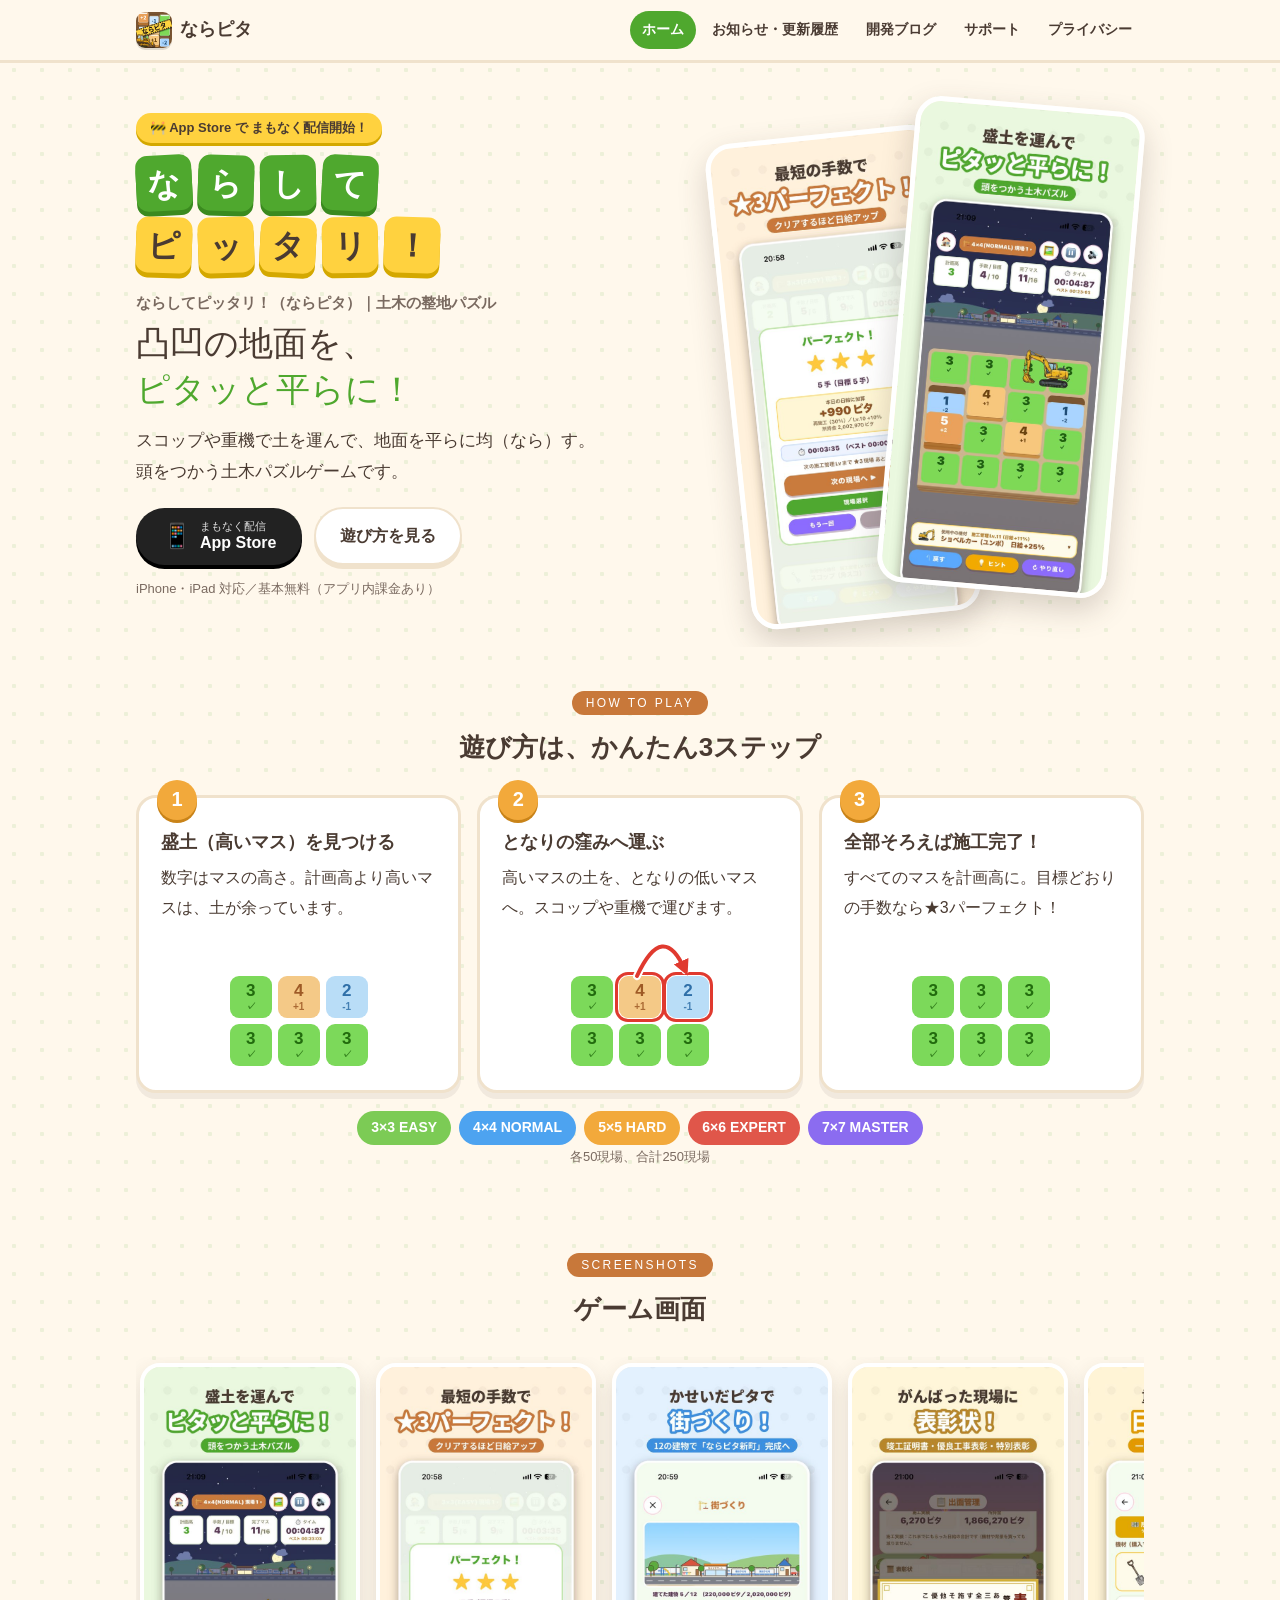
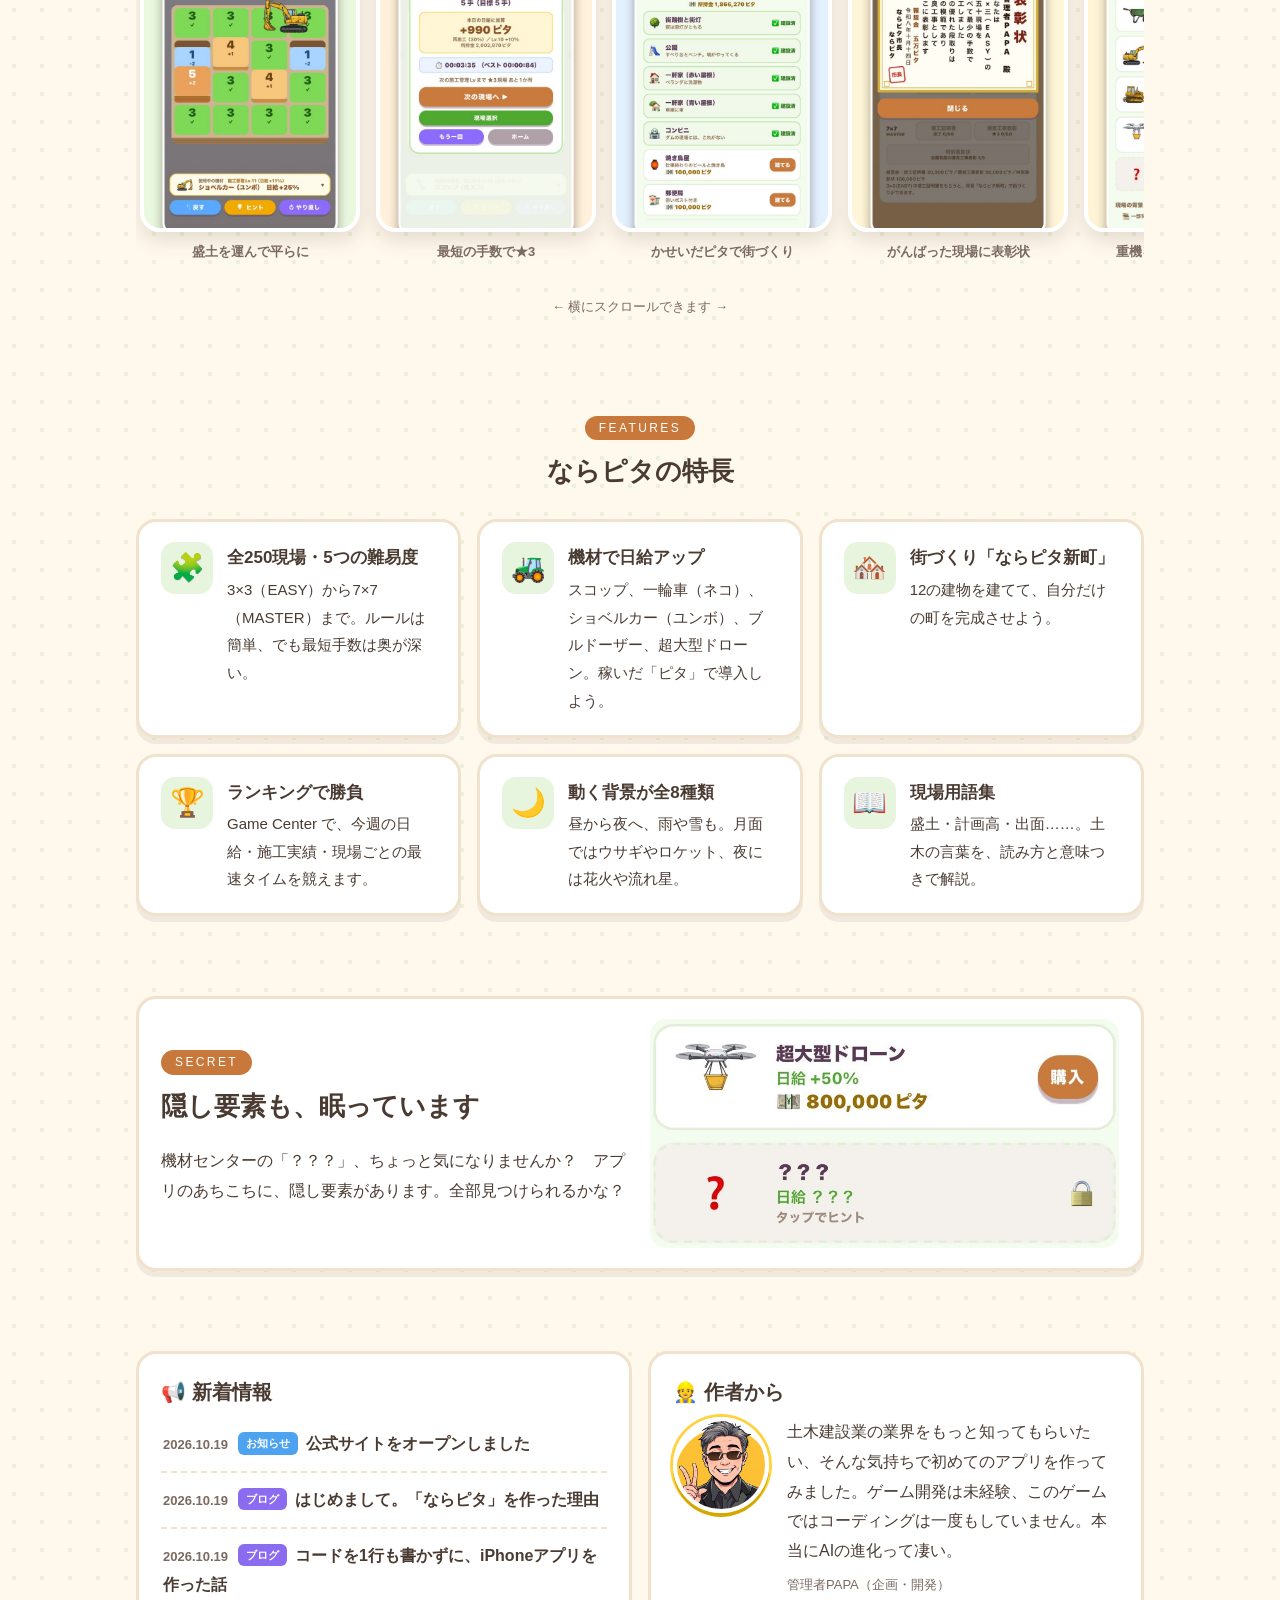
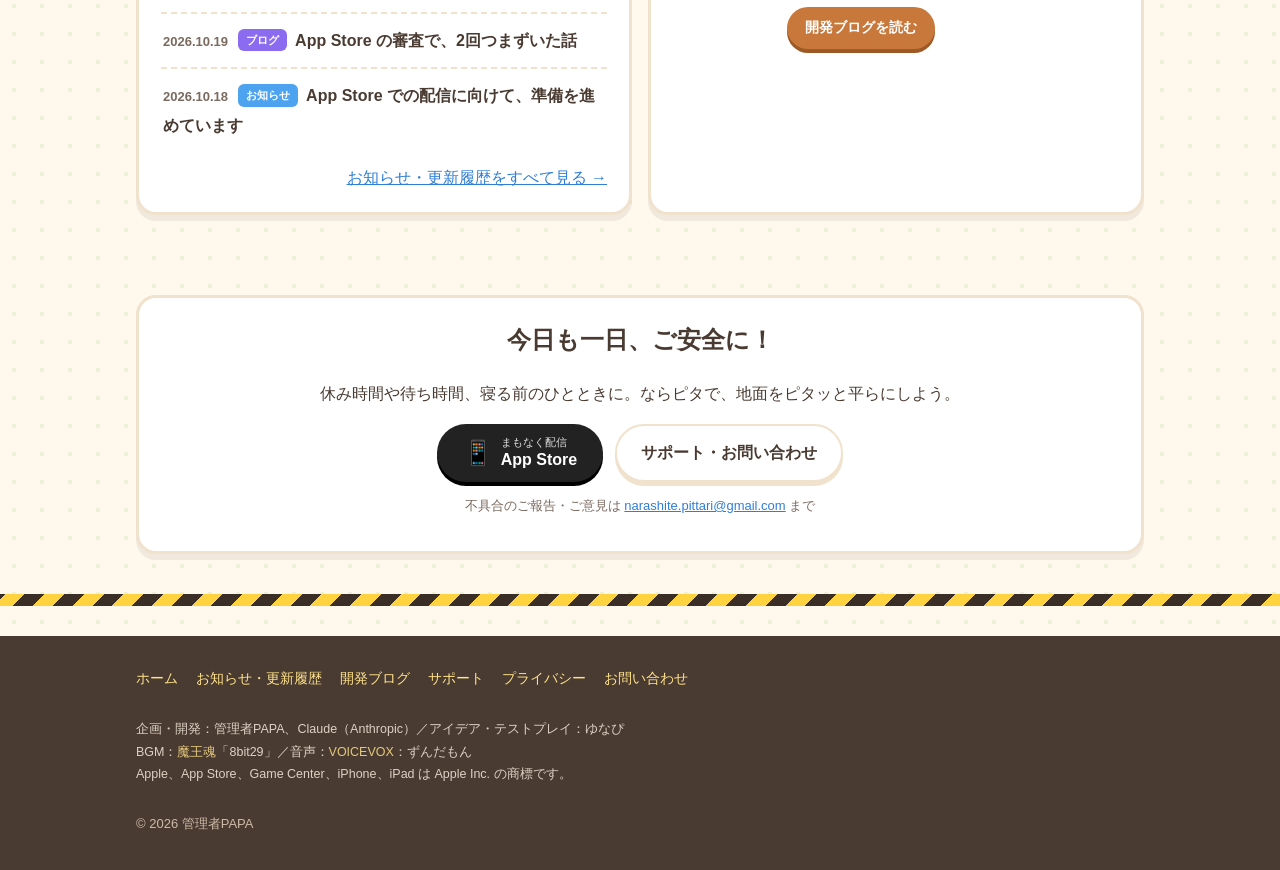
==== commit 6a3dbcc3: "作者アイコン差し替え・著作表示を管理者PAPAに変更" ====
--- a/index.html
+++ b/index.html
@@ -17,7 +17,7 @@
 <meta name="theme-color" content="#4FA82E">
 <link rel="icon" type="image/png" href="img/favicon.png">
 <link rel="apple-touch-icon" href="img/apple-touch-icon.png">
-<link rel="stylesheet" href="style.css?v=2">
+<link rel="stylesheet" href="style.css?v=3">
 </head>
 <body>
 <header class="site-header">
@@ -114,7 +114,7 @@
     <div class="card">
       <h2 style="margin:0 0 6px;font-size:20px">👷 作者から</h2>
       <div class="author">
-        <div class="avatar" aria-hidden="true">⛑️</div>
+        <img class="avatar" src="img/papa.jpg" alt="管理者PAPA" width="96" height="96" loading="lazy">
         <div>
           <p style="margin:0 0 8px">土木建設業の業界をもっと知ってもらいたい、そんな気持ちで初めてのアプリを作ってみました。ゲーム開発は未経験、このゲームではコーディングは一度もしていません。本当にAIの進化って凄い。</p>
           <p class="small" style="margin:0 0 10px">管理者PAPA（企画・開発）</p>
@@ -144,7 +144,7 @@
     <p class="credit">企画・開発：管理者PAPA、Claude（Anthropic）／アイデア・テストプレイ：ゆなぴ<br>
     BGM：<a href="https://maou.audio/" target="_blank" rel="noopener">魔王魂</a>「8bit29」／音声：<a href="https://voicevox.hiroshiba.jp/" target="_blank" rel="noopener">VOICEVOX</a>：ずんだもん<br>
     Apple、App Store、Game Center、iPhone、iPad は Apple Inc. の商標です。</p>
-    <p class="small" style="color:#CDBBA8;margin:0">© 2026 Hirokazu Okada</p>
+    <p class="small" style="color:#CDBBA8;margin:0">© 2026 管理者PAPA</p>
   </div>
 </footer>
 </body>
--- a/style.css
+++ b/style.css
@@ -116,7 +116,7 @@
 
 /* 作者 */
 .author{display:flex;gap:18px;align-items:flex-start}
-.author .avatar{flex:0 0 72px;height:72px;border-radius:50%;background:var(--yellow);display:grid;place-items:center;font-size:36px;box-shadow:0 4px 0 #D4A800}
+.author .avatar{flex:0 0 96px;width:96px;height:96px;border-radius:50%;border:4px solid #fff;box-shadow:0 4px 0 #D4A800,0 0 0 3px var(--yellow);object-fit:cover}
 @media (max-width:560px){.author{flex-direction:column}}
 
 /* お知らせ・ブログ一覧 */
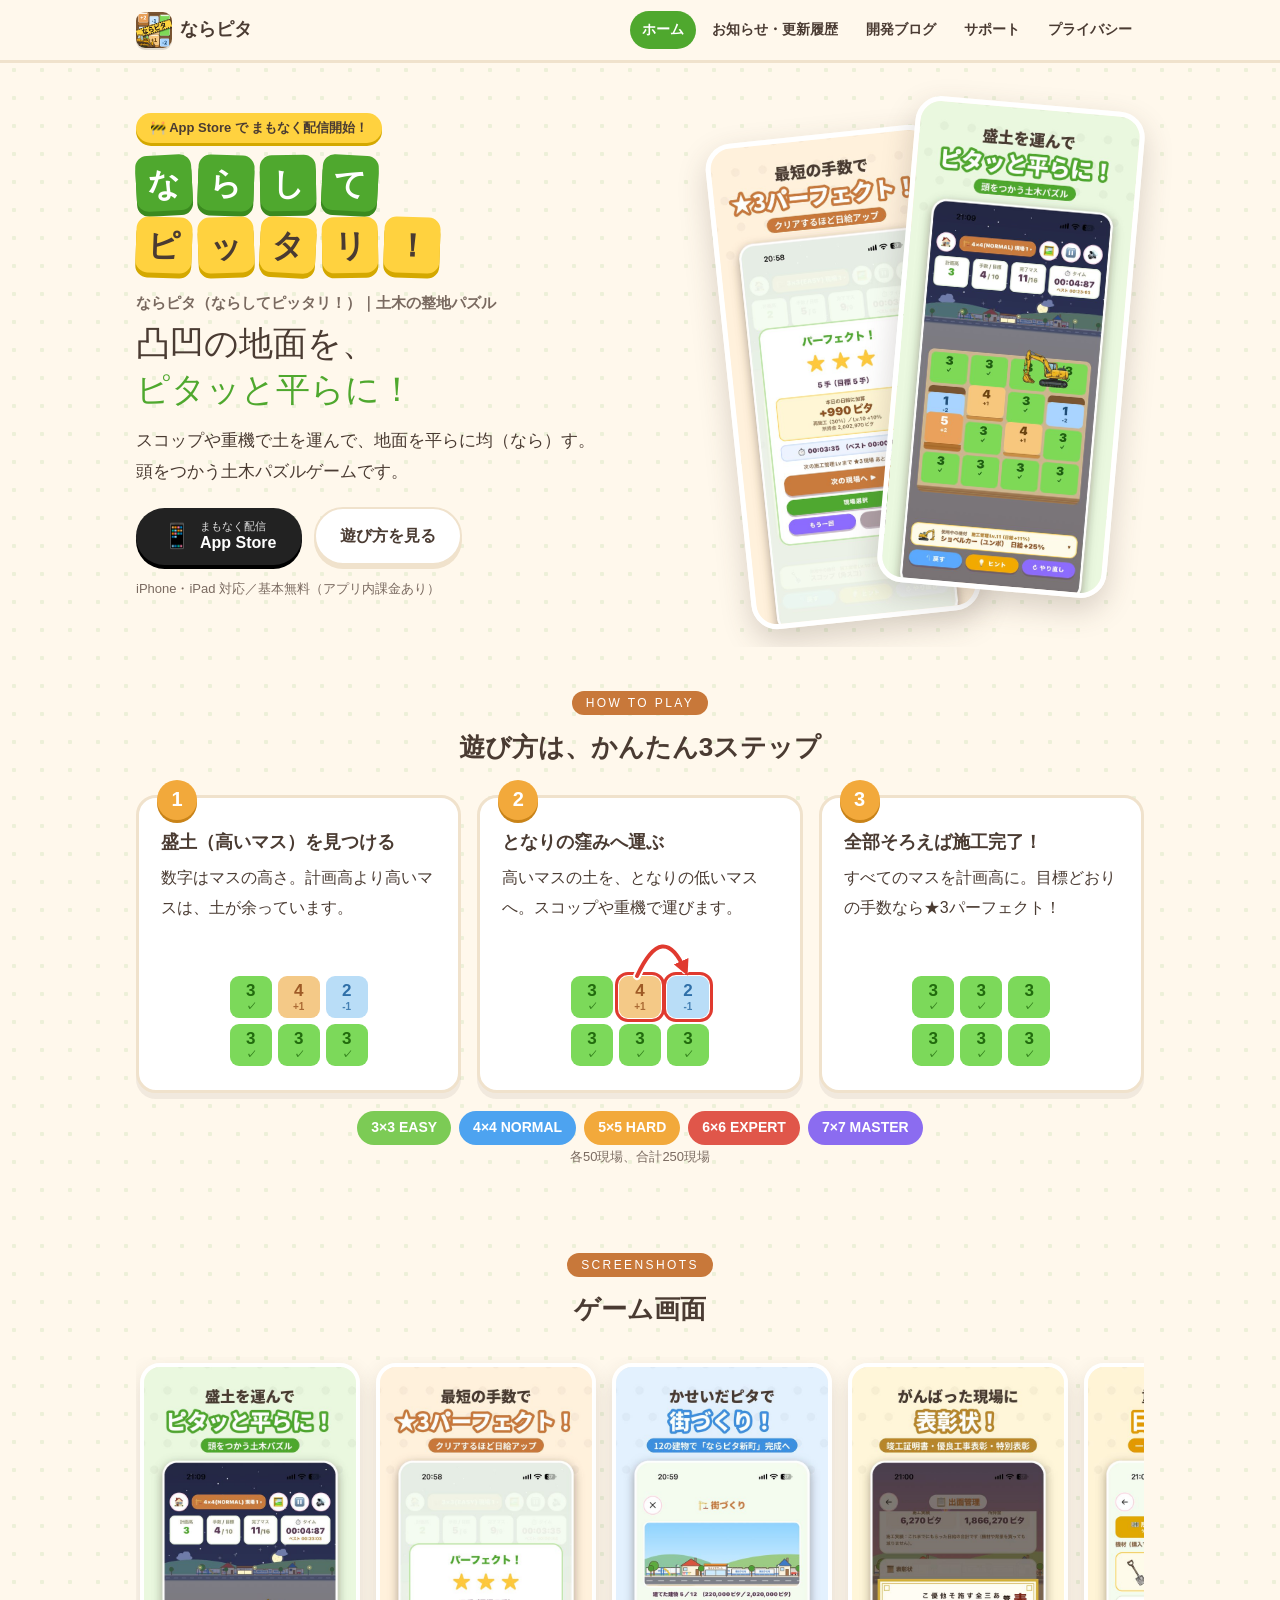
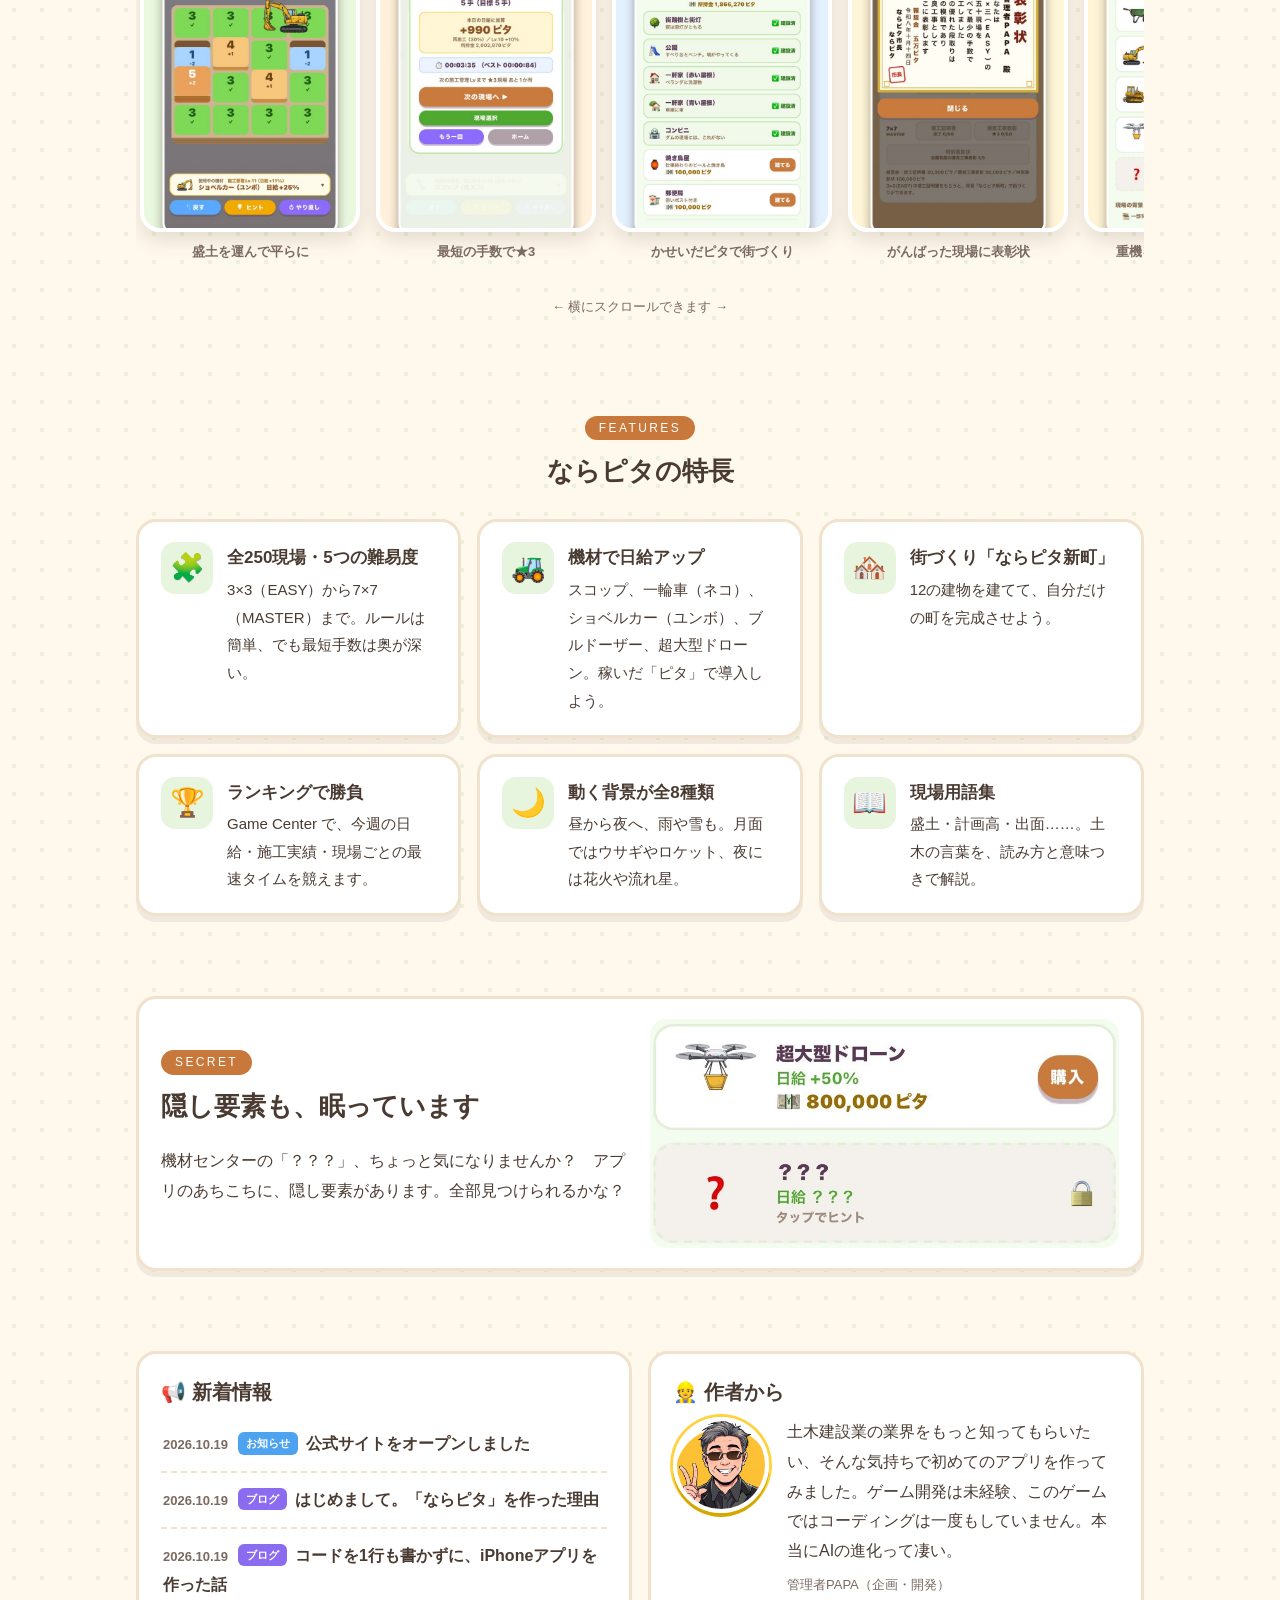
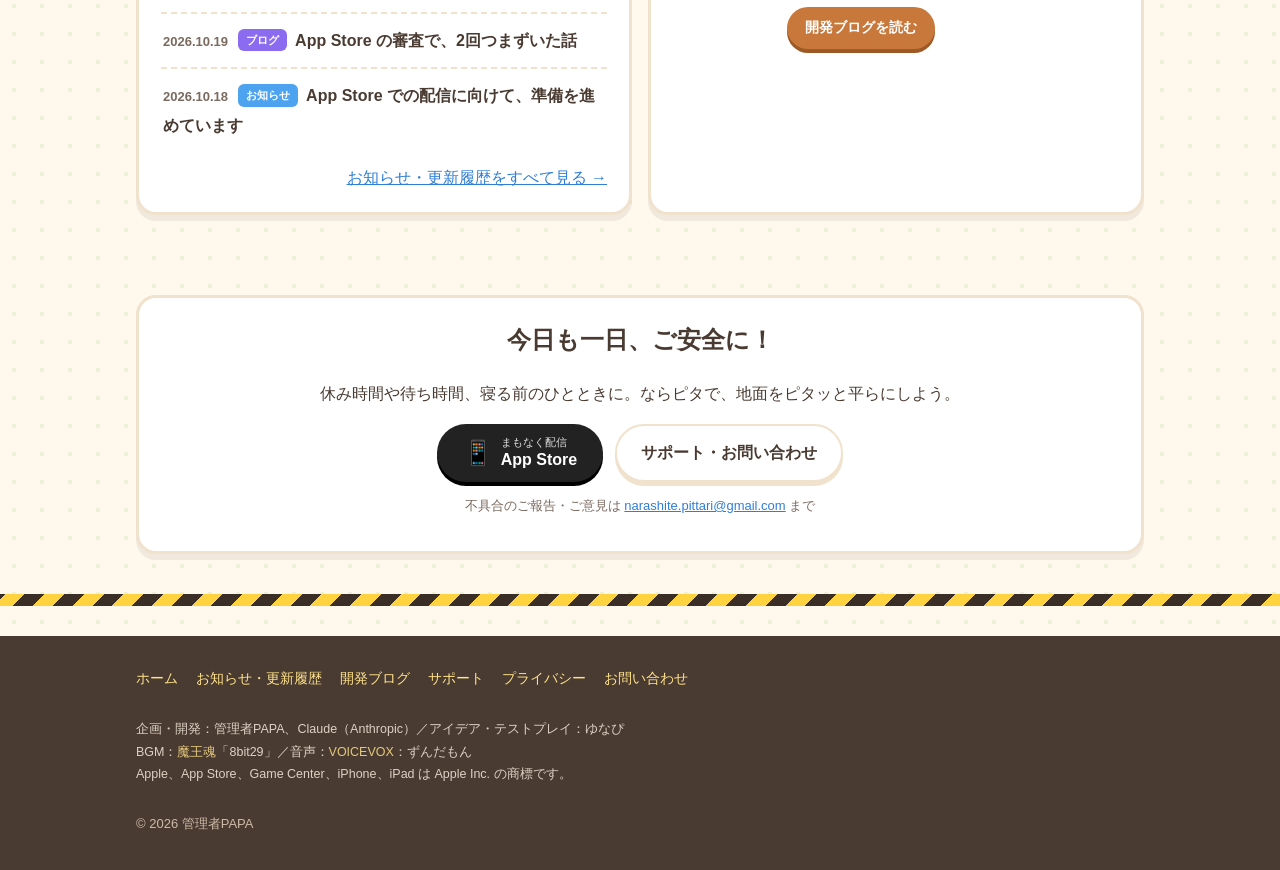
==== commit c677fb37: "ページタイトルの頭を「ならピタ」に変更" ====
--- a/index.html
+++ b/index.html
@@ -3,13 +3,13 @@
 <head>
 <meta charset="utf-8">
 <meta name="viewport" content="width=device-width,initial-scale=1">
-<title>ならしてピッタリ！（ならピタ）｜土木の整地パズル 公式サイト</title>
-<meta name="description" content="凸凹の地面を、スコップや重機で平らに均（なら）す土木パズルゲーム「ならしてピッタリ！（ならピタ）」の公式サイト。全250現場、街づくり、ランキング。iPhone・iPad対応。">
+<title>ならピタ（ならしてピッタリ！）｜土木の整地パズル 公式サイト</title>
+<meta name="description" content="凸凹の地面を、スコップや重機で平らに均（なら）す土木パズルゲーム「ならピタ（ならしてピッタリ！）」の公式サイト。全250現場、街づくり、ランキング。iPhone・iPad対応。">
 <link rel="canonical" href="https://narapita.github.io/">
 <meta property="og:type" content="website">
-<meta property="og:site_name" content="ならしてピッタリ！（ならピタ）">
-<meta property="og:title" content="ならしてピッタリ！（ならピタ）｜土木の整地パズル 公式サイト">
-<meta property="og:description" content="凸凹の地面を、スコップや重機で平らに均（なら）す土木パズルゲーム「ならしてピッタリ！（ならピタ）」の公式サイト。全250現場、街づくり、ランキング。iPhone・iPad対応。">
+<meta property="og:site_name" content="ならピタ（ならしてピッタリ！）">
+<meta property="og:title" content="ならピタ（ならしてピッタリ！）｜土木の整地パズル 公式サイト">
+<meta property="og:description" content="凸凹の地面を、スコップや重機で平らに均（なら）す土木パズルゲーム「ならピタ（ならしてピッタリ！）」の公式サイト。全250現場、街づくり、ランキング。iPhone・iPad対応。">
 <meta property="og:url" content="https://narapita.github.io/">
 <meta property="og:image" content="https://narapita.github.io/img/ogp.jpg">
 <meta name="twitter:card" content="summary_large_image">
@@ -36,7 +36,7 @@
         <div class="row"><span class="tile " style="--r:-3deg">な</span><span class="tile " style="--r:2deg">ら</span><span class="tile " style="--r:-1deg">し</span><span class="tile " style="--r:3deg">て</span></div>
         <div class="row"><span class="tile y" style="--r:2deg">ピ</span><span class="tile y" style="--r:-2deg">ッ</span><span class="tile y" style="--r:3deg">タ</span><span class="tile y" style="--r:-1deg">リ</span><span class="tile y" style="--r:2deg">！</span></div>
       </div>
-      <h1>ならしてピッタリ！（ならピタ）｜土木の整地パズル</h1>
+      <h1>ならピタ（ならしてピッタリ！）｜土木の整地パズル</h1>
       <p class="catch">凸凹の地面を、<br><em>ピタッと平らに！</em></p>
       <p class="lead">スコップや重機で土を運んで、地面を平らに均（なら）す。<br>頭をつかう土木パズルゲームです。</p>
       <div class="cta">
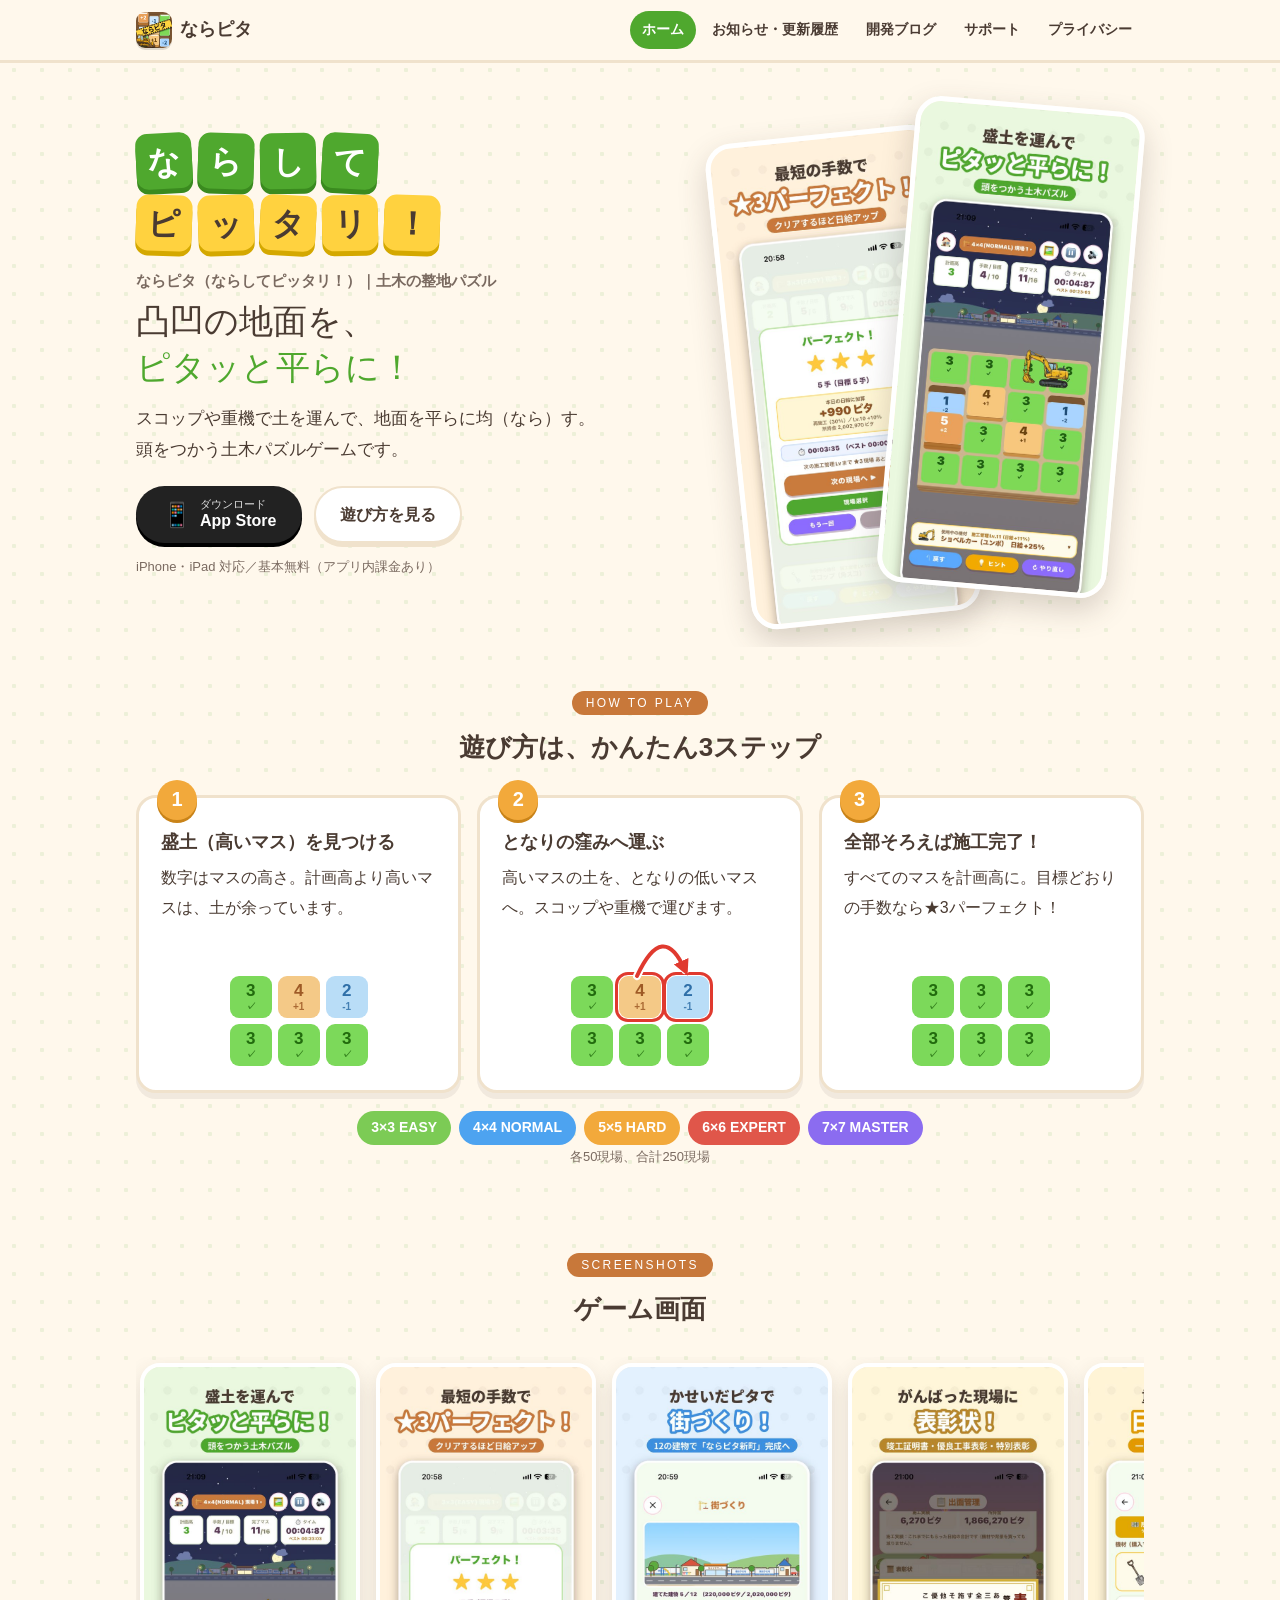
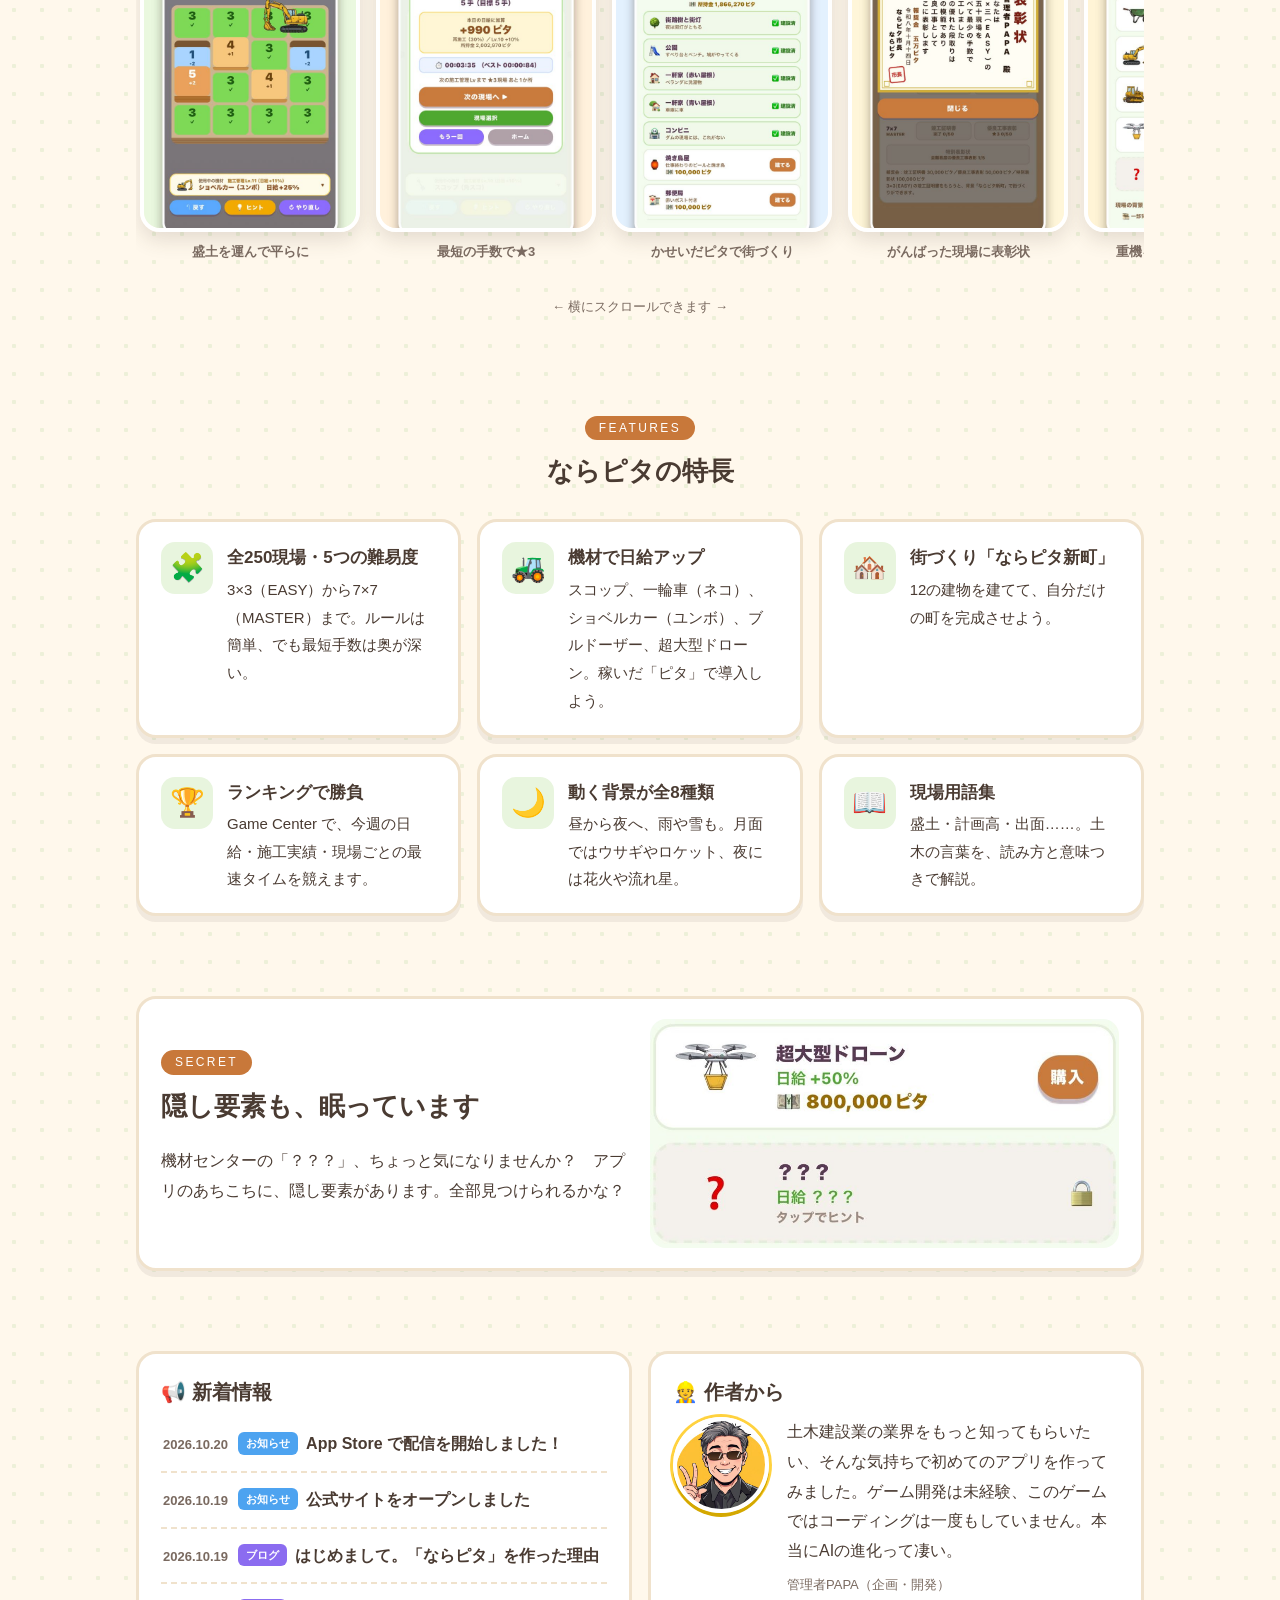
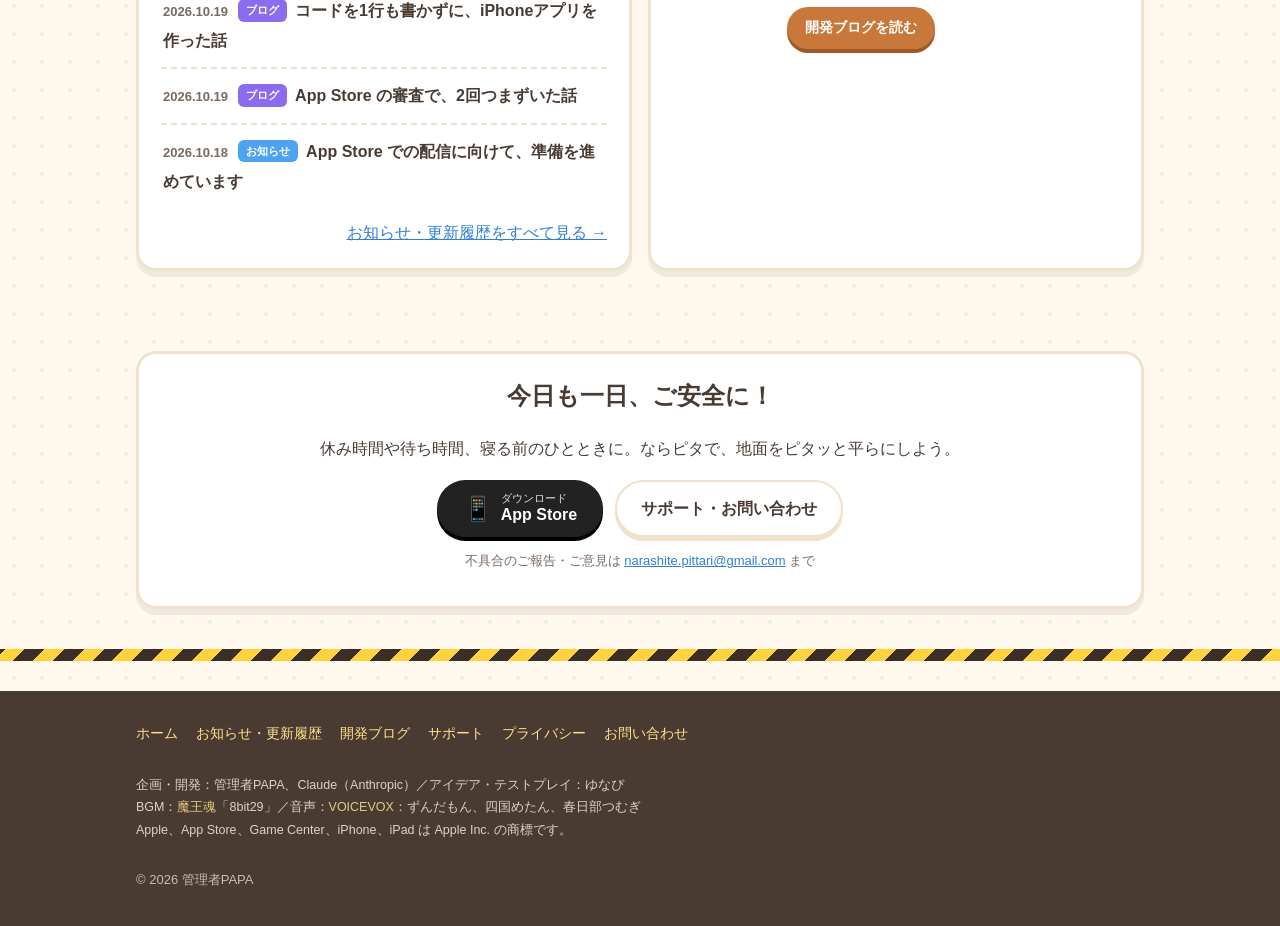
==== commit 969c5f02: "サイト更新 配信開始のお知らせ・クレジット追加" ====
--- a/index.html
+++ b/index.html
@@ -31,7 +31,6 @@
 <section class="hero">
   <div class="wrap">
     <div>
-      <span class="status-pill">🚧 App Store で まもなく配信開始！</span><br>
       <div class="logo-tiles" aria-label="ならしてピッタリ！">
         <div class="row"><span class="tile " style="--r:-3deg">な</span><span class="tile " style="--r:2deg">ら</span><span class="tile " style="--r:-1deg">し</span><span class="tile " style="--r:3deg">て</span></div>
         <div class="row"><span class="tile y" style="--r:2deg">ピ</span><span class="tile y" style="--r:-2deg">ッ</span><span class="tile y" style="--r:3deg">タ</span><span class="tile y" style="--r:-1deg">リ</span><span class="tile y" style="--r:2deg">！</span></div>
@@ -40,7 +39,7 @@
       <p class="catch">凸凹の地面を、<br><em>ピタッと平らに！</em></p>
       <p class="lead">スコップや重機で土を運んで、地面を平らに均（なら）す。<br>頭をつかう土木パズルゲームです。</p>
       <div class="cta">
-        <a class="btn store" href="https://apps.apple.com/jp/app/id6821931379" target="_blank" rel="noopener"><span style="font-size:24px">📱</span><span><small>まもなく配信</small>App Store</span></a>
+        <a class="btn store" href="https://apps.apple.com/jp/app/id6821931379" target="_blank" rel="noopener"><span style="font-size:24px">📱</span><span><small>ダウンロード</small>App Store</span></a>
         <a class="btn white" href="#howto">遊び方を見る</a>
       </div>
       <p class="small" style="margin-top:12px">iPhone・iPad 対応／基本無料（アプリ内課金あり）</p>
@@ -108,7 +107,7 @@
   <div class="wrap grid c2">
     <div class="card">
       <h2 style="margin:0 0 6px;font-size:20px">📢 新着情報</h2>
-      <ul class="list"><li><time datetime="2026-10-19">2026.10.19</time><span class="tag news">お知らせ</span><a href="news.html#n2">公式サイトをオープンしました</a></li><li><time datetime="2026-10-19">2026.10.19</time><span class="tag blog">ブログ</span><a href="blog/why-narapita.html">はじめまして。「ならピタ」を作った理由</a></li><li><time datetime="2026-10-19">2026.10.19</time><span class="tag blog">ブログ</span><a href="blog/no-code-app.html">コードを1行も書かずに、iPhoneアプリを作った話</a></li><li><time datetime="2026-10-19">2026.10.19</time><span class="tag blog">ブログ</span><a href="blog/app-review.html">App Store の審査で、2回つまずいた話</a></li><li><time datetime="2026-10-18">2026.10.18</time><span class="tag news">お知らせ</span><a href="news.html#n1">App Store での配信に向けて、準備を進めています</a></li></ul>
+      <ul class="list"><li><time datetime="2026-10-20">2026.10.20</time><span class="tag news">お知らせ</span><a href="news.html#n3">App Store で配信を開始しました！</a></li><li><time datetime="2026-10-19">2026.10.19</time><span class="tag news">お知らせ</span><a href="news.html#n2">公式サイトをオープンしました</a></li><li><time datetime="2026-10-19">2026.10.19</time><span class="tag blog">ブログ</span><a href="blog/why-narapita.html">はじめまして。「ならピタ」を作った理由</a></li><li><time datetime="2026-10-19">2026.10.19</time><span class="tag blog">ブログ</span><a href="blog/no-code-app.html">コードを1行も書かずに、iPhoneアプリを作った話</a></li><li><time datetime="2026-10-19">2026.10.19</time><span class="tag blog">ブログ</span><a href="blog/app-review.html">App Store の審査で、2回つまずいた話</a></li><li><time datetime="2026-10-18">2026.10.18</time><span class="tag news">お知らせ</span><a href="news.html#n1">App Store での配信に向けて、準備を進めています</a></li></ul>
       <p style="margin:10px 0 0;text-align:right"><a href="news.html">お知らせ・更新履歴をすべて見る →</a></p>
     </div>
     <div class="card">
@@ -130,7 +129,7 @@
     <div class="card">
       <h2 style="margin:0 0 6px">今日も一日、ご安全に！</h2>
       <p>休み時間や待ち時間、寝る前のひとときに。ならピタで、地面をピタッと平らにしよう。</p>
-      <div class="cta" style="display:flex;justify-content:center;flex-wrap:wrap;gap:12px"><a class="btn store" href="https://apps.apple.com/jp/app/id6821931379" target="_blank" rel="noopener"><span style="font-size:24px">📱</span><span><small>まもなく配信</small>App Store</span></a><a class="btn white" href="support.html">サポート・お問い合わせ</a></div>
+      <div class="cta" style="display:flex;justify-content:center;flex-wrap:wrap;gap:12px"><a class="btn store" href="https://apps.apple.com/jp/app/id6821931379" target="_blank" rel="noopener"><span style="font-size:24px">📱</span><span><small>ダウンロード</small>App Store</span></a><a class="btn white" href="support.html">サポート・お問い合わせ</a></div>
       <p class="small" style="margin-top:12px">不具合のご報告・ご意見は <a href="mailto:narashite.pittari@gmail.com">narashite.pittari@gmail.com</a> まで</p>
     </div>
   </div>
@@ -142,7 +141,7 @@
   <div class="wrap">
     <nav class="fnav"><a href="./" aria-current=page>ホーム</a><a href="news.html">お知らせ・更新履歴</a><a href="blog/">開発ブログ</a><a href="support.html">サポート</a><a href="privacy.html">プライバシー</a><a href="mailto:narashite.pittari@gmail.com">お問い合わせ</a></nav>
     <p class="credit">企画・開発：管理者PAPA、Claude（Anthropic）／アイデア・テストプレイ：ゆなぴ<br>
-    BGM：<a href="https://maou.audio/" target="_blank" rel="noopener">魔王魂</a>「8bit29」／音声：<a href="https://voicevox.hiroshiba.jp/" target="_blank" rel="noopener">VOICEVOX</a>：ずんだもん<br>
+    BGM：<a href="https://maou.audio/" target="_blank" rel="noopener">魔王魂</a>「8bit29」／音声：<a href="https://voicevox.hiroshiba.jp/" target="_blank" rel="noopener">VOICEVOX</a>：ずんだもん、四国めたん、春日部つむぎ<br>
     Apple、App Store、Game Center、iPhone、iPad は Apple Inc. の商標です。</p>
     <p class="small" style="color:#CDBBA8;margin:0">© 2026 管理者PAPA</p>
   </div>
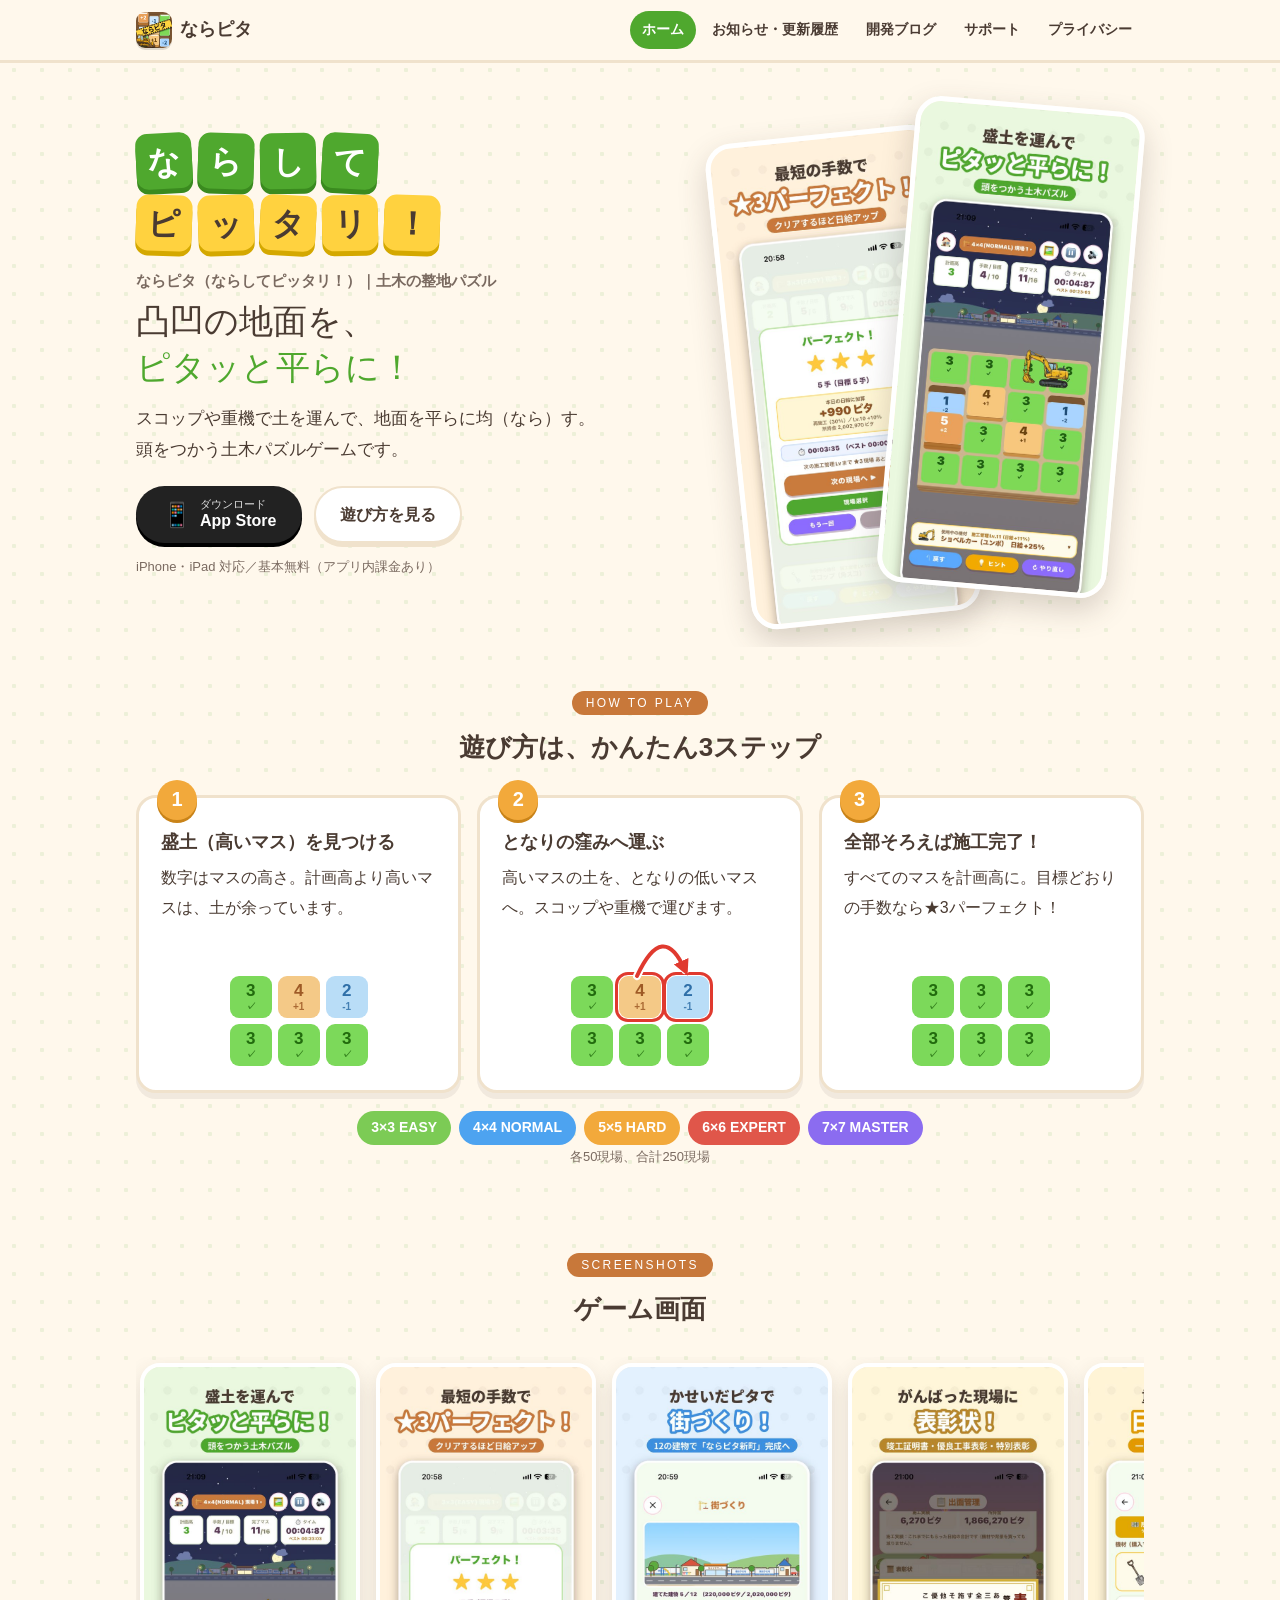
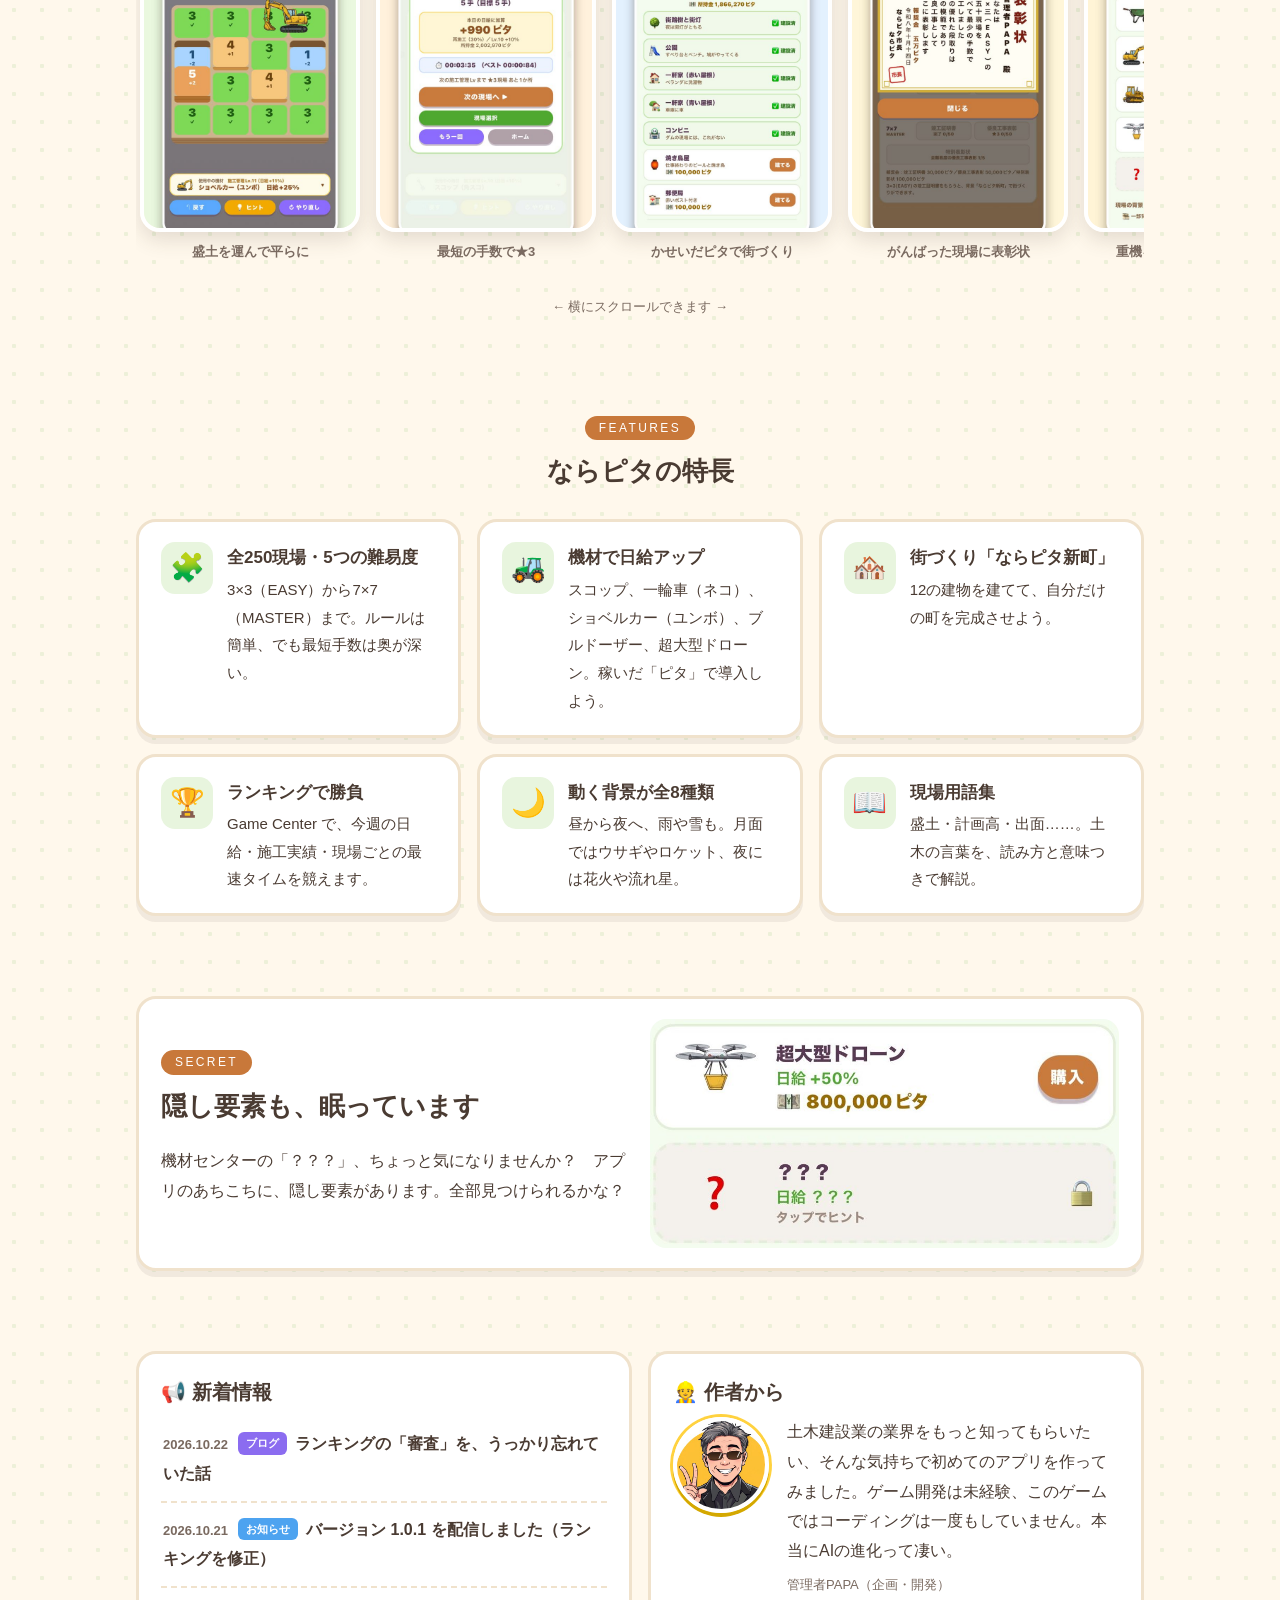
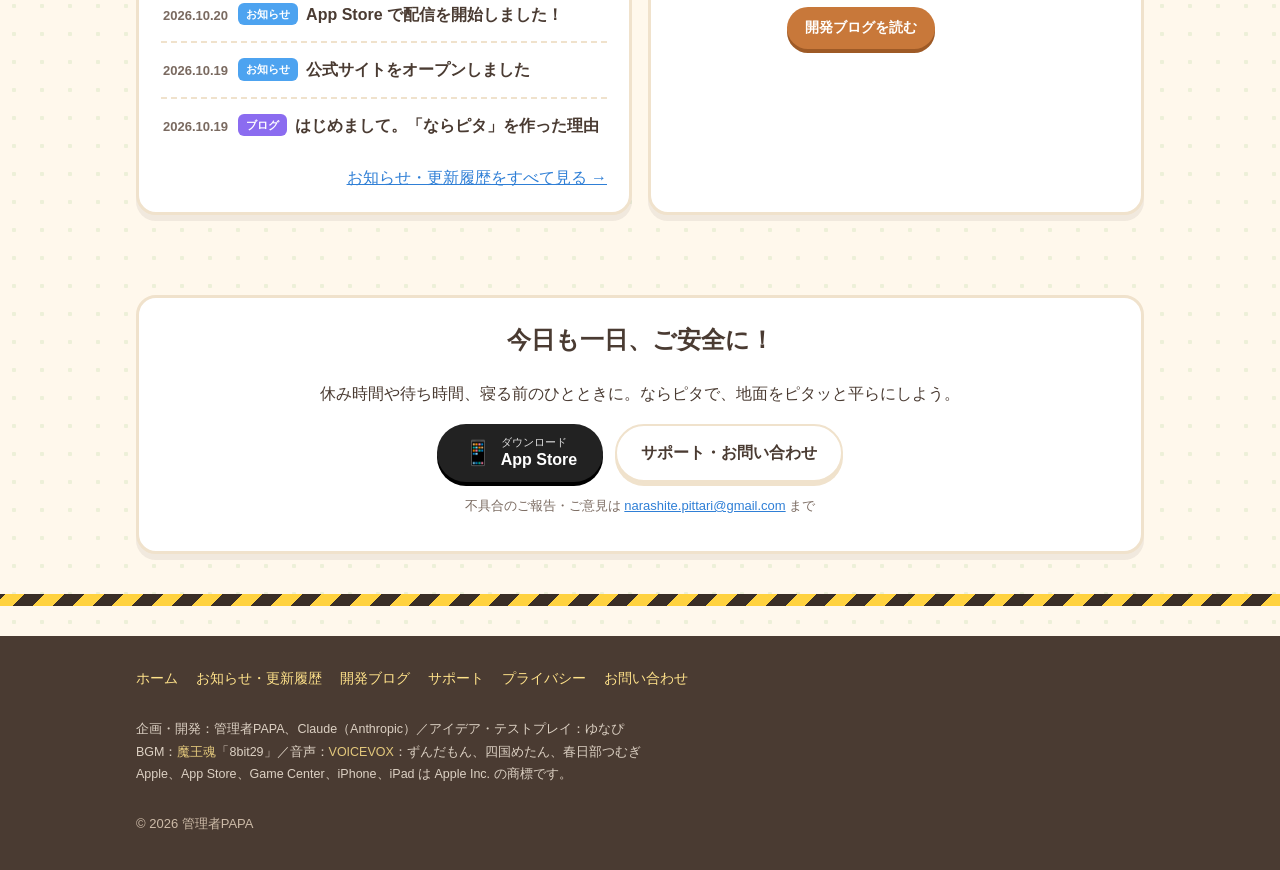
==== commit f26c4b4a: "サイト更新 1.0.1 更新履歴・ブログ ランキング審査の話" ====
--- a/index.html
+++ b/index.html
@@ -107,7 +107,7 @@
   <div class="wrap grid c2">
     <div class="card">
       <h2 style="margin:0 0 6px;font-size:20px">📢 新着情報</h2>
-      <ul class="list"><li><time datetime="2026-10-20">2026.10.20</time><span class="tag news">お知らせ</span><a href="news.html#n3">App Store で配信を開始しました！</a></li><li><time datetime="2026-10-19">2026.10.19</time><span class="tag news">お知らせ</span><a href="news.html#n2">公式サイトをオープンしました</a></li><li><time datetime="2026-10-19">2026.10.19</time><span class="tag blog">ブログ</span><a href="blog/why-narapita.html">はじめまして。「ならピタ」を作った理由</a></li><li><time datetime="2026-10-19">2026.10.19</time><span class="tag blog">ブログ</span><a href="blog/no-code-app.html">コードを1行も書かずに、iPhoneアプリを作った話</a></li><li><time datetime="2026-10-19">2026.10.19</time><span class="tag blog">ブログ</span><a href="blog/app-review.html">App Store の審査で、2回つまずいた話</a></li><li><time datetime="2026-10-18">2026.10.18</time><span class="tag news">お知らせ</span><a href="news.html#n1">App Store での配信に向けて、準備を進めています</a></li></ul>
+      <ul class="list"><li><time datetime="2026-10-22">2026.10.22</time><span class="tag blog">ブログ</span><a href="blog/ranking-review.html">ランキングの「審査」を、うっかり忘れていた話</a></li><li><time datetime="2026-10-21">2026.10.21</time><span class="tag news">お知らせ</span><a href="news.html#n4">バージョン 1.0.1 を配信しました（ランキングを修正）</a></li><li><time datetime="2026-10-20">2026.10.20</time><span class="tag news">お知らせ</span><a href="news.html#n3">App Store で配信を開始しました！</a></li><li><time datetime="2026-10-19">2026.10.19</time><span class="tag news">お知らせ</span><a href="news.html#n2">公式サイトをオープンしました</a></li><li><time datetime="2026-10-19">2026.10.19</time><span class="tag blog">ブログ</span><a href="blog/why-narapita.html">はじめまして。「ならピタ」を作った理由</a></li></ul>
       <p style="margin:10px 0 0;text-align:right"><a href="news.html">お知らせ・更新履歴をすべて見る →</a></p>
     </div>
     <div class="card">
